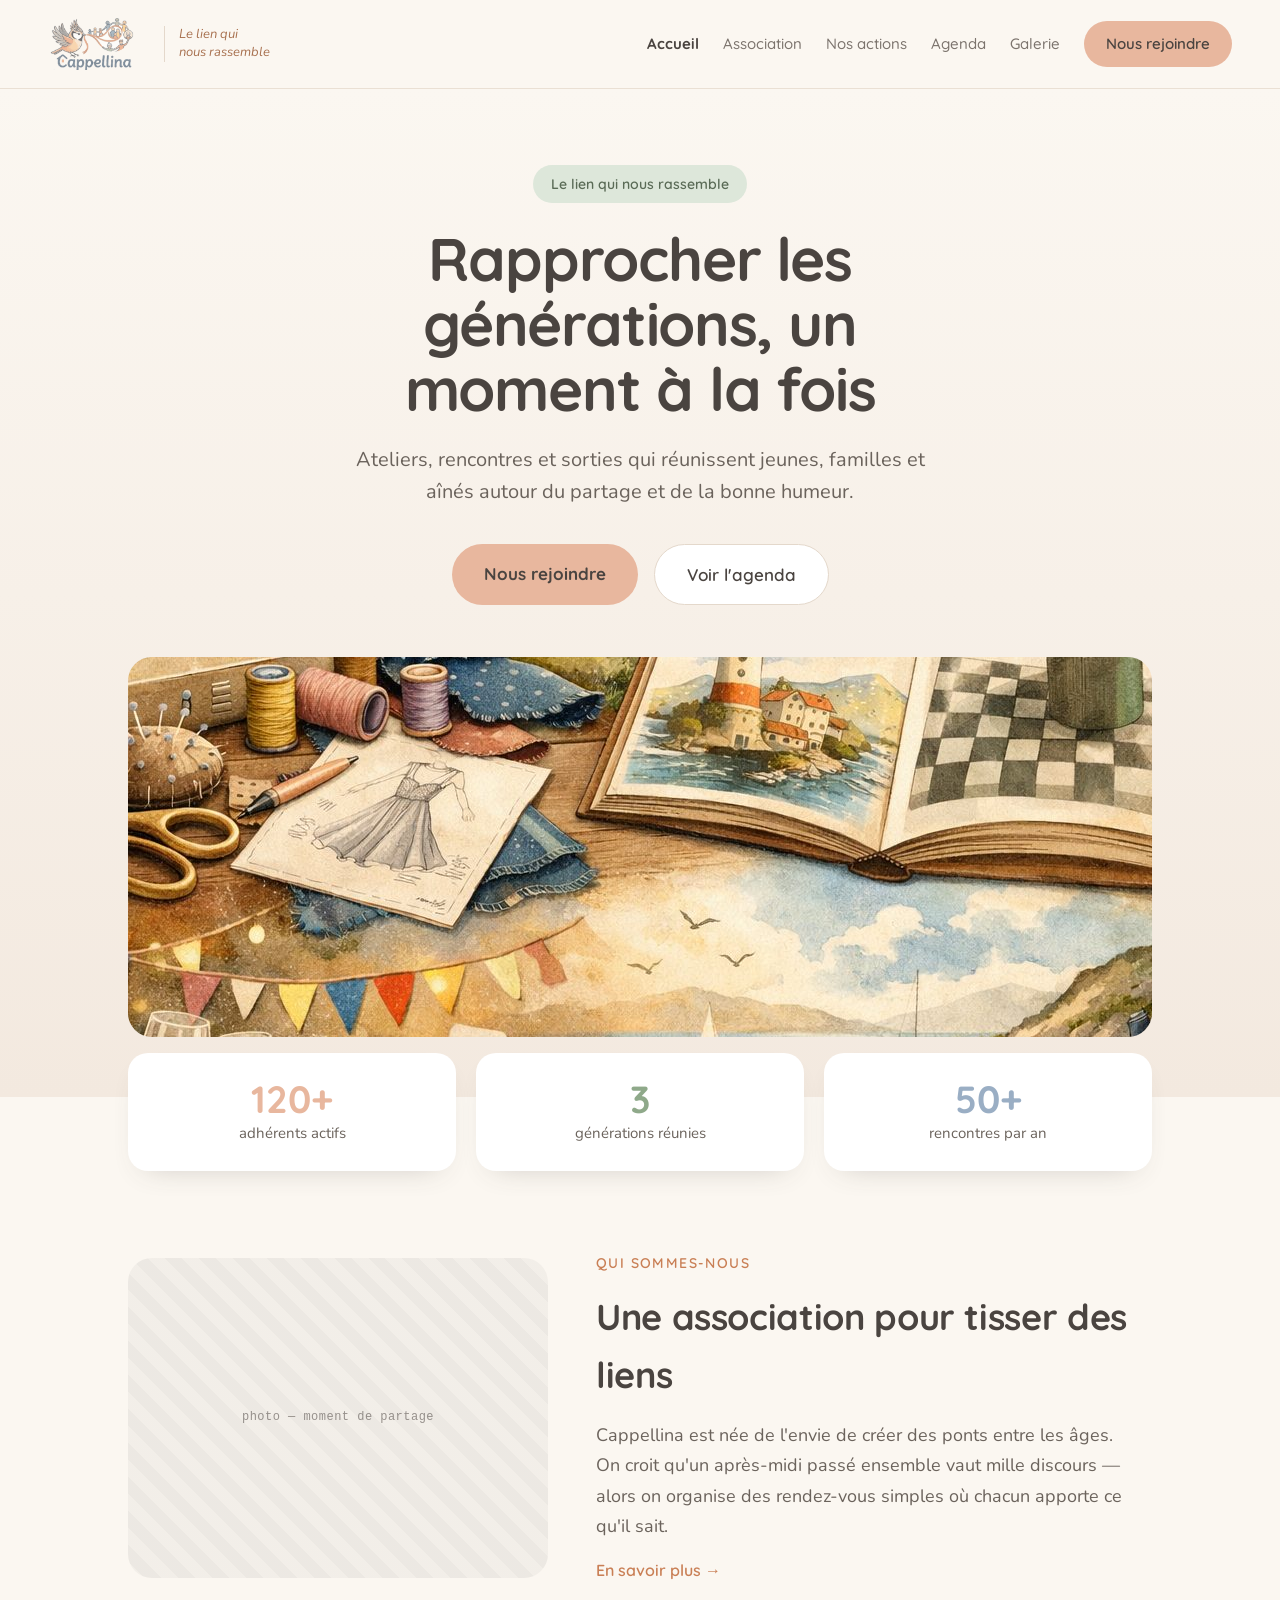
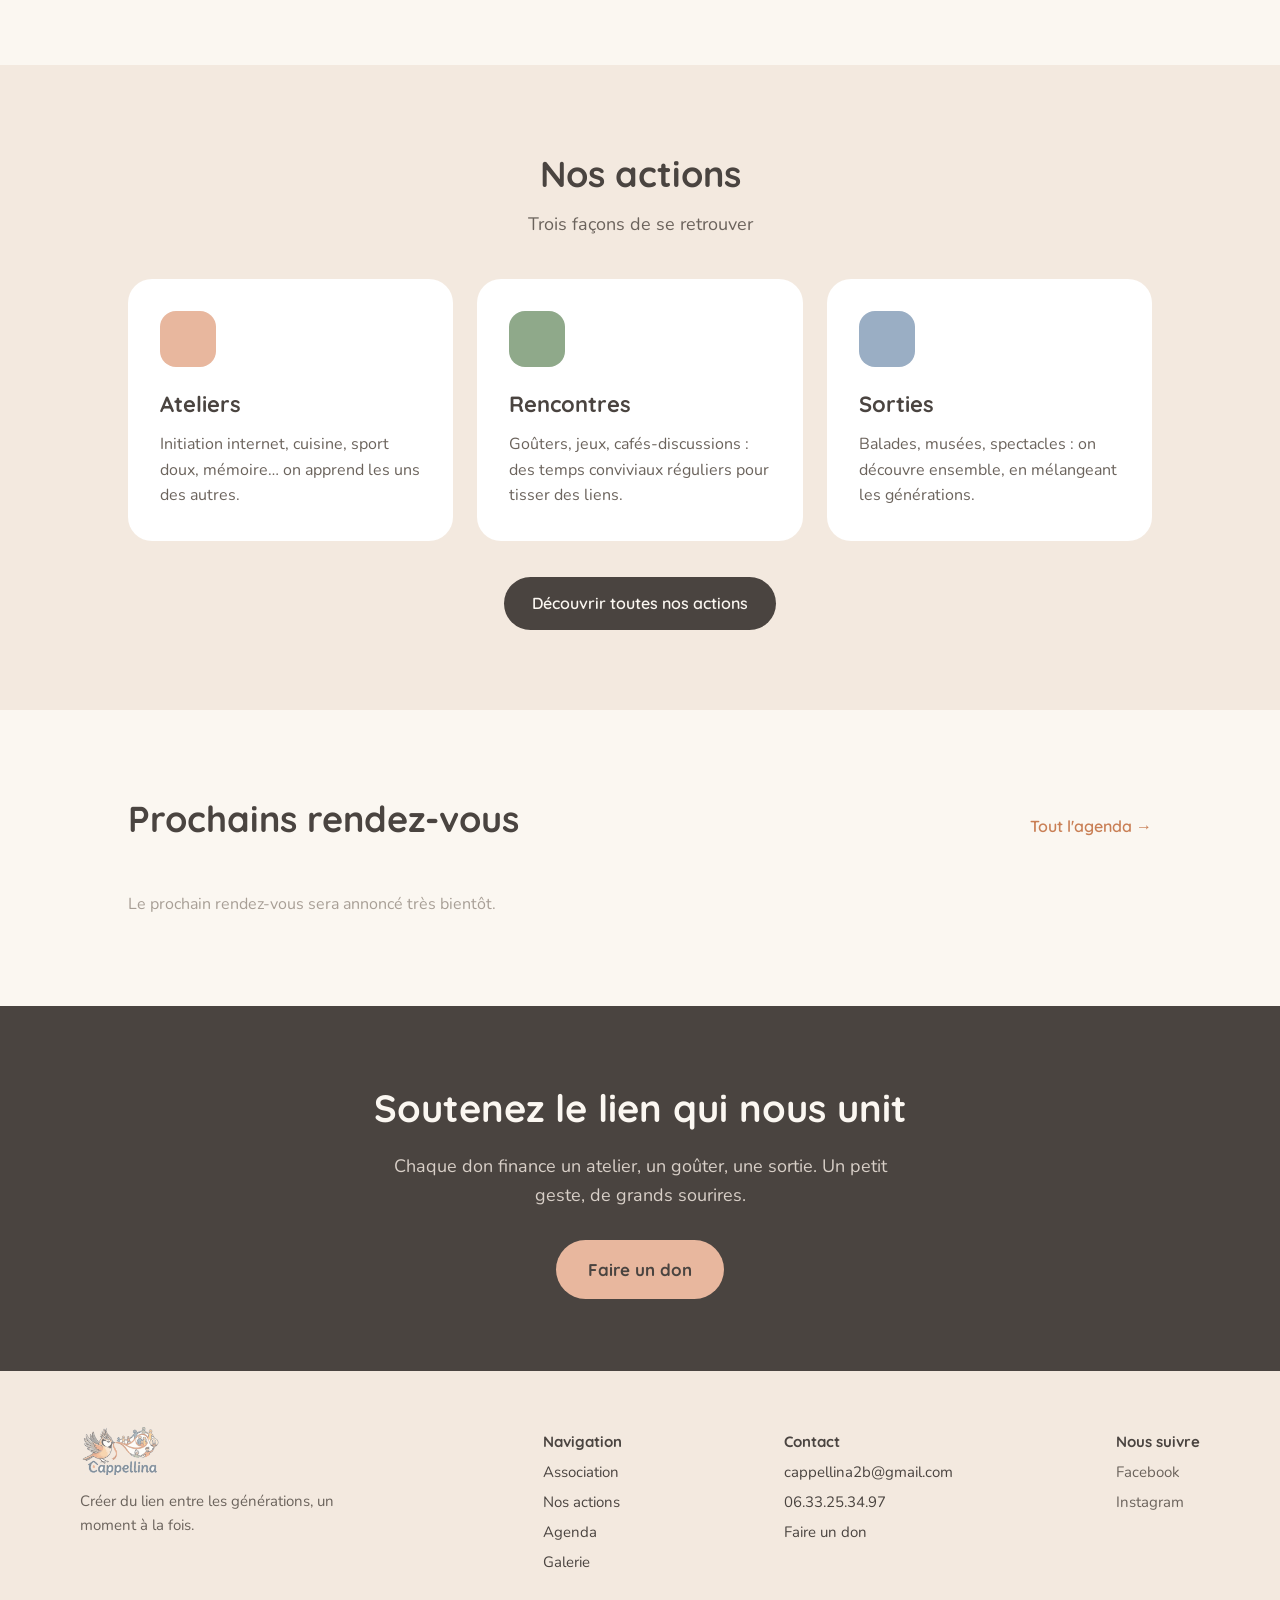
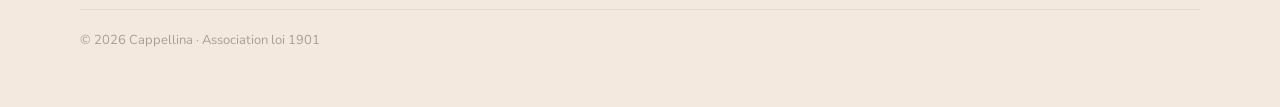
==== index.html @ caa264b3 "Ouvre les liens HelloAsso dans un nouvel onglet Les deux boutons de paiement quittaient le site en r" ====
<!DOCTYPE html>
<html lang="fr">
<head>
<meta charset="utf-8">
<meta name="viewport" content="width=device-width, initial-scale=1">
<title>Cappellina — Le lien qui nous rassemble</title>
<meta name="description" content="Cappellina est une association loi 1901 qui rapproche les générations : ateliers, rencontres et sorties réunissant jeunes, familles et aînés.">
<meta property="og:title" content="Cappellina — Le lien qui nous rassemble">
<meta property="og:description" content="Ateliers, rencontres et sorties qui réunissent jeunes, familles et aînés autour du partage et de la bonne humeur.">
<meta property="og:type" content="website">
<meta property="og:image" content="assets/banniere.jpg">
<meta property="og:locale" content="fr_FR">
<link rel="icon" href="assets/logo-cappellina.png">
<link rel="preload" href="assets/fonts/quicksand-700-latin.woff2" as="font" type="font/woff2" crossorigin>
<link rel="preload" href="assets/fonts/nunito-400-latin.woff2" as="font" type="font/woff2" crossorigin>
<link rel="stylesheet" href="assets/css/fonts.css">
<link rel="stylesheet" href="assets/css/style.css">
</head>
<body>

<a class="skip-link" href="#contenu">Aller au contenu</a>

<header class="site-header">
  <a class="brand" href="index.html">
    <img class="brand__logo" data-logo width="328" height="168" decoding="async" src="assets/logo-cappellina.png" alt="Cappellina">
    <span class="brand__tagline">Le lien qui<br>nous rassemble</span>
  </a>

  <button class="nav-toggle" type="button" aria-expanded="false" aria-controls="nav-principal" aria-label="Ouvrir le menu">
    <span class="nav-toggle__bar"></span>
    <span class="nav-toggle__bar"></span>
    <span class="nav-toggle__bar"></span>
  </button>

  <nav class="nav" id="nav-principal" aria-label="Navigation principale">
    <a class="nav__link" href="index.html" aria-current="page">Accueil</a>
    <a class="nav__link" href="association.html">Association</a>
    <a class="nav__link" href="actions.html">Nos actions</a>
    <a class="nav__link" href="agenda.html">Agenda</a>
    <a class="nav__link" href="galerie.html">Galerie</a>
    <a class="nav__cta" href="adherer.html">Nous rejoindre</a>
  </nav>
</header>

<main id="contenu">

  <!-- Hero -->
  <div class="hero">
    <span class="badge">Le lien qui nous rassemble</span>
    <h1>Rapprocher les générations, un moment à la fois</h1>
    <p class="hero__lead">Ateliers, rencontres et sorties qui réunissent jeunes, familles et aînés autour du partage et de la bonne humeur.</p>
    <div class="hero__actions">
      <a class="btn btn--primary" href="adherer.html">Nous rejoindre</a>
      <a class="btn btn--ghost" href="agenda.html">Voir l'agenda</a>
    </div>
    <img class="hero__banner" data-banniere width="1024" height="1024" fetchpriority="high" decoding="async" src="assets/banniere.jpg" alt="Illustration des activités de Cappellina : couture, lecture, jeux, bord de mer et randonnée">
  </div>

  <!-- Chiffres clés -->
  <div class="wrap">
    <div class="stats">
      <div class="stat">
        <div class="stat__num c-peach">120+</div>
        <div class="stat__label">adhérents actifs</div>
      </div>
      <div class="stat">
        <div class="stat__num c-sage">3</div>
        <div class="stat__label">générations réunies</div>
      </div>
      <div class="stat">
        <div class="stat__num c-blue">50+</div>
        <div class="stat__label">rencontres par an</div>
      </div>
    </div>
  </div>

  <!-- Qui sommes-nous -->
  <div class="wrap">
    <section class="split section--lg">
      <div class="ph split__media" data-photo="accueil">photo — moment de partage</div>
      <div class="split__body">
        <span class="eyebrow">Qui sommes-nous</span>
        <h2>Une association pour tisser des liens</h2>
        <p>Cappellina est née de l'envie de créer des ponts entre les âges. On croit qu'un après-midi passé ensemble vaut mille discours — alors on organise des rendez-vous simples où chacun apporte ce qu'il sait.</p>
        <a class="link-arrow" href="association.html">En savoir plus →</a>
      </div>
    </section>
  </div>

  <!-- Nos actions -->
  <div class="band">
    <div class="wrap">
      <section class="section--lg">
        <h2 class="section-title">Nos actions</h2>
        <p class="section-lead">Trois façons de se retrouver</p>

        <div class="cards">
          <article class="card">
            <div class="card__icon bg-peach"></div>
            <h3>Ateliers</h3>
            <p>Initiation internet, cuisine, sport doux, mémoire… on apprend les uns des autres.</p>
          </article>
          <article class="card">
            <div class="card__icon bg-sage"></div>
            <h3>Rencontres</h3>
            <p>Goûters, jeux, cafés-discussions : des temps conviviaux réguliers pour tisser des liens.</p>
          </article>
          <article class="card">
            <div class="card__icon bg-blue"></div>
            <h3>Sorties</h3>
            <p>Balades, musées, spectacles : on découvre ensemble, en mélangeant les générations.</p>
          </article>
        </div>

        <p class="section-cta">
          <a class="btn btn--dark" href="actions.html">Découvrir toutes nos actions</a>
        </p>
      </section>
    </div>
  </div>

  <!-- Prochains rendez-vous -->
  <div class="wrap">
    <section class="section--lg">
      <div class="section-head">
        <h2>Prochains rendez-vous</h2>
        <a class="link-arrow" href="agenda.html">Tout l'agenda →</a>
      </div>

      <!-- Les 2 prochains événements, extraits de assets/data/agenda.json -->
      <div id="agenda-apercu">
        <p class="vide">Chargement des prochains rendez-vous…</p>
      </div>
    </section>
  </div>

  <!-- Bande don -->
  <div class="band-dark">
    <div class="wrap">
      <section class="section">
        <h2>Soutenez le lien qui nous unit</h2>
        <p>Chaque don finance un atelier, un goûter, une sortie. Un petit geste, de grands sourires.</p>
        <a class="btn btn--primary" href="don.html">Faire un don</a>
      </section>
    </div>
  </div>

</main>

<footer class="site-footer">
  <div class="site-footer__cols">
    <div class="site-footer__brand">
      <img class="site-footer__logo" data-logo width="328" height="168" loading="lazy" decoding="async" src="assets/logo-cappellina.png" alt="Cappellina">
      <p>Créer du lien entre les générations, un moment à la fois.</p>
    </div>
    <div class="footer-col">
      <strong>Navigation</strong><br>
      <a href="association.html">Association</a><br>
      <a href="actions.html">Nos actions</a><br>
      <a href="agenda.html">Agenda</a><br>
      <a href="galerie.html">Galerie</a>
    </div>
    <div class="footer-col">
      <strong>Contact</strong><br>
      <a href="mailto:cappellina2b@gmail.com">cappellina2b@gmail.com</a><br>
      <a href="tel:+33633253497">06.33.25.34.97</a><br>
      <a href="don.html">Faire un don</a>
    </div>
    <div class="footer-col">
      <strong>Nous suivre</strong><br>
      <!-- TODO : remplacer par les URL réelles des pages Facebook / Instagram.
           Étant des liens externes, penser à target="_blank" rel="noopener noreferrer". -->
      Facebook<br>
      Instagram
    </div>
  </div>
  <div class="site-footer__legal">© 2026 Cappellina · Association loi 1901</div>
</footer>

<script src="assets/js/main.js" defer></script>
<script src="assets/js/render.js" defer></script>
</body>
</html>
---- assets/css/fonts.css ----
/* ==========================================================================
   Polices auto-hébergées — Quicksand (titres) + Nunito (corps de texte)
   Sous-ensembles latin et latin-ext, format woff2.

   Auto-hébergées plutôt que chargées depuis fonts.googleapis.com :
   aucune requête vers un serveur tiers, donc pas de transfert d'adresse IP
   des visiteurs (RGPD), et une page qui s'affiche même si le CDN est bloqué.

   Fichiers d'origine : Google Fonts — licence SIL Open Font License 1.1.
   ========================================================================== */

/* Nunito 400 italic — latin-ext */
@font-face {
  font-family: 'Nunito';
  font-style: italic;
  font-weight: 400;
  font-display: swap;
  src: url(../fonts/nunito-400-italic-latin-ext.woff2) format('woff2');
  unicode-range: U+0100-02BA, U+02BD-02C5, U+02C7-02CC, U+02CE-02D7, U+02DD-02FF, U+0304, U+0308, U+0329, U+1D00-1DBF, U+1E00-1E9F, U+1EF2-1EFF, U+2020, U+20A0-20AB, U+20AD-20C0, U+2113, U+2C60-2C7F, U+A720-A7FF;
}

/* Nunito 400 italic — latin */
@font-face {
  font-family: 'Nunito';
  font-style: italic;
  font-weight: 400;
  font-display: swap;
  src: url(../fonts/nunito-400-italic-latin.woff2) format('woff2');
  unicode-range: U+0000-00FF, U+0131, U+0152-0153, U+02BB-02BC, U+02C6, U+02DA, U+02DC, U+0304, U+0308, U+0329, U+2000-206F, U+20AC, U+2122, U+2191, U+2193, U+2212, U+2215, U+FEFF, U+FFFD;
}

/* Nunito 400 — latin-ext */
@font-face {
  font-family: 'Nunito';
  font-style: normal;
  font-weight: 400;
  font-display: swap;
  src: url(../fonts/nunito-400-latin-ext.woff2) format('woff2');
  unicode-range: U+0100-02BA, U+02BD-02C5, U+02C7-02CC, U+02CE-02D7, U+02DD-02FF, U+0304, U+0308, U+0329, U+1D00-1DBF, U+1E00-1E9F, U+1EF2-1EFF, U+2020, U+20A0-20AB, U+20AD-20C0, U+2113, U+2C60-2C7F, U+A720-A7FF;
}

/* Nunito 400 — latin */
@font-face {
  font-family: 'Nunito';
  font-style: normal;
  font-weight: 400;
  font-display: swap;
  src: url(../fonts/nunito-400-latin.woff2) format('woff2');
  unicode-range: U+0000-00FF, U+0131, U+0152-0153, U+02BB-02BC, U+02C6, U+02DA, U+02DC, U+0304, U+0308, U+0329, U+2000-206F, U+20AC, U+2122, U+2191, U+2193, U+2212, U+2215, U+FEFF, U+FFFD;
}

/* Nunito 500 — latin-ext */
@font-face {
  font-family: 'Nunito';
  font-style: normal;
  font-weight: 500;
  font-display: swap;
  src: url(../fonts/nunito-500-latin-ext.woff2) format('woff2');
  unicode-range: U+0100-02BA, U+02BD-02C5, U+02C7-02CC, U+02CE-02D7, U+02DD-02FF, U+0304, U+0308, U+0329, U+1D00-1DBF, U+1E00-1E9F, U+1EF2-1EFF, U+2020, U+20A0-20AB, U+20AD-20C0, U+2113, U+2C60-2C7F, U+A720-A7FF;
}

/* Nunito 500 — latin */
@font-face {
  font-family: 'Nunito';
  font-style: normal;
  font-weight: 500;
  font-display: swap;
  src: url(../fonts/nunito-500-latin.woff2) format('woff2');
  unicode-range: U+0000-00FF, U+0131, U+0152-0153, U+02BB-02BC, U+02C6, U+02DA, U+02DC, U+0304, U+0308, U+0329, U+2000-206F, U+20AC, U+2122, U+2191, U+2193, U+2212, U+2215, U+FEFF, U+FFFD;
}

/* Nunito 600 — latin-ext */
@font-face {
  font-family: 'Nunito';
  font-style: normal;
  font-weight: 600;
  font-display: swap;
  src: url(../fonts/nunito-600-latin-ext.woff2) format('woff2');
  unicode-range: U+0100-02BA, U+02BD-02C5, U+02C7-02CC, U+02CE-02D7, U+02DD-02FF, U+0304, U+0308, U+0329, U+1D00-1DBF, U+1E00-1E9F, U+1EF2-1EFF, U+2020, U+20A0-20AB, U+20AD-20C0, U+2113, U+2C60-2C7F, U+A720-A7FF;
}

/* Nunito 600 — latin */
@font-face {
  font-family: 'Nunito';
  font-style: normal;
  font-weight: 600;
  font-display: swap;
  src: url(../fonts/nunito-600-latin.woff2) format('woff2');
  unicode-range: U+0000-00FF, U+0131, U+0152-0153, U+02BB-02BC, U+02C6, U+02DA, U+02DC, U+0304, U+0308, U+0329, U+2000-206F, U+20AC, U+2122, U+2191, U+2193, U+2212, U+2215, U+FEFF, U+FFFD;
}

/* Nunito 700 — latin-ext */
@font-face {
  font-family: 'Nunito';
  font-style: normal;
  font-weight: 700;
  font-display: swap;
  src: url(../fonts/nunito-700-latin-ext.woff2) format('woff2');
  unicode-range: U+0100-02BA, U+02BD-02C5, U+02C7-02CC, U+02CE-02D7, U+02DD-02FF, U+0304, U+0308, U+0329, U+1D00-1DBF, U+1E00-1E9F, U+1EF2-1EFF, U+2020, U+20A0-20AB, U+20AD-20C0, U+2113, U+2C60-2C7F, U+A720-A7FF;
}

/* Nunito 700 — latin */
@font-face {
  font-family: 'Nunito';
  font-style: normal;
  font-weight: 700;
  font-display: swap;
  src: url(../fonts/nunito-700-latin.woff2) format('woff2');
  unicode-range: U+0000-00FF, U+0131, U+0152-0153, U+02BB-02BC, U+02C6, U+02DA, U+02DC, U+0304, U+0308, U+0329, U+2000-206F, U+20AC, U+2122, U+2191, U+2193, U+2212, U+2215, U+FEFF, U+FFFD;
}

/* Quicksand 400 — latin-ext */
@font-face {
  font-family: 'Quicksand';
  font-style: normal;
  font-weight: 400;
  font-display: swap;
  src: url(../fonts/quicksand-400-latin-ext.woff2) format('woff2');
  unicode-range: U+0100-02BA, U+02BD-02C5, U+02C7-02CC, U+02CE-02D7, U+02DD-02FF, U+0304, U+0308, U+0329, U+1D00-1DBF, U+1E00-1E9F, U+1EF2-1EFF, U+2020, U+20A0-20AB, U+20AD-20C0, U+2113, U+2C60-2C7F, U+A720-A7FF;
}

/* Quicksand 400 — latin */
@font-face {
  font-family: 'Quicksand';
  font-style: normal;
  font-weight: 400;
  font-display: swap;
  src: url(../fonts/quicksand-400-latin.woff2) format('woff2');
  unicode-range: U+0000-00FF, U+0131, U+0152-0153, U+02BB-02BC, U+02C6, U+02DA, U+02DC, U+0304, U+0308, U+0329, U+2000-206F, U+20AC, U+2122, U+2191, U+2193, U+2212, U+2215, U+FEFF, U+FFFD;
}

/* Quicksand 500 — latin-ext */
@font-face {
  font-family: 'Quicksand';
  font-style: normal;
  font-weight: 500;
  font-display: swap;
  src: url(../fonts/quicksand-500-latin-ext.woff2) format('woff2');
  unicode-range: U+0100-02BA, U+02BD-02C5, U+02C7-02CC, U+02CE-02D7, U+02DD-02FF, U+0304, U+0308, U+0329, U+1D00-1DBF, U+1E00-1E9F, U+1EF2-1EFF, U+2020, U+20A0-20AB, U+20AD-20C0, U+2113, U+2C60-2C7F, U+A720-A7FF;
}

/* Quicksand 500 — latin */
@font-face {
  font-family: 'Quicksand';
  font-style: normal;
  font-weight: 500;
  font-display: swap;
  src: url(../fonts/quicksand-500-latin.woff2) format('woff2');
  unicode-range: U+0000-00FF, U+0131, U+0152-0153, U+02BB-02BC, U+02C6, U+02DA, U+02DC, U+0304, U+0308, U+0329, U+2000-206F, U+20AC, U+2122, U+2191, U+2193, U+2212, U+2215, U+FEFF, U+FFFD;
}

/* Quicksand 600 — latin-ext */
@font-face {
  font-family: 'Quicksand';
  font-style: normal;
  font-weight: 600;
  font-display: swap;
  src: url(../fonts/quicksand-600-latin-ext.woff2) format('woff2');
  unicode-range: U+0100-02BA, U+02BD-02C5, U+02C7-02CC, U+02CE-02D7, U+02DD-02FF, U+0304, U+0308, U+0329, U+1D00-1DBF, U+1E00-1E9F, U+1EF2-1EFF, U+2020, U+20A0-20AB, U+20AD-20C0, U+2113, U+2C60-2C7F, U+A720-A7FF;
}

/* Quicksand 600 — latin */
@font-face {
  font-family: 'Quicksand';
  font-style: normal;
  font-weight: 600;
  font-display: swap;
  src: url(../fonts/quicksand-600-latin.woff2) format('woff2');
  unicode-range: U+0000-00FF, U+0131, U+0152-0153, U+02BB-02BC, U+02C6, U+02DA, U+02DC, U+0304, U+0308, U+0329, U+2000-206F, U+20AC, U+2122, U+2191, U+2193, U+2212, U+2215, U+FEFF, U+FFFD;
}

/* Quicksand 700 — latin-ext */
@font-face {
  font-family: 'Quicksand';
  font-style: normal;
  font-weight: 700;
  font-display: swap;
  src: url(../fonts/quicksand-700-latin-ext.woff2) format('woff2');
  unicode-range: U+0100-02BA, U+02BD-02C5, U+02C7-02CC, U+02CE-02D7, U+02DD-02FF, U+0304, U+0308, U+0329, U+1D00-1DBF, U+1E00-1E9F, U+1EF2-1EFF, U+2020, U+20A0-20AB, U+20AD-20C0, U+2113, U+2C60-2C7F, U+A720-A7FF;
}

/* Quicksand 700 — latin */
@font-face {
  font-family: 'Quicksand';
  font-style: normal;
  font-weight: 700;
  font-display: swap;
  src: url(../fonts/quicksand-700-latin.woff2) format('woff2');
  unicode-range: U+0000-00FF, U+0131, U+0152-0153, U+02BB-02BC, U+02C6, U+02DA, U+02DC, U+0304, U+0308, U+0329, U+2000-206F, U+20AC, U+2122, U+2191, U+2193, U+2212, U+2215, U+FEFF, U+FFFD;
}
---- assets/css/style.css ----
/* ==========================================================================
   Cappellina — « Le lien qui nous rassemble »
   Feuille de style unique du site vitrine.

   Sommaire
   01. Tokens de design
   02. Base & utilitaires
   03. En-tête + navigation
   04. Boutons & liens d'action
   05. En-têtes de page (hero)
   06. Blocs de contenu (chiffres, split, cartes, tags)
   07. Agenda
   08. Galerie
   09. Don & formulaires
   10. Bandes d'appel à l'action
   11. Pied de page
   12. Responsive
   ========================================================================== */

/* --------------------------------------------------------------------------
   01. Tokens de design
   -------------------------------------------------------------------------- */
:root {
  /* Fonds */
  --cream: #FBF7F1;          /* fond principal */
  --cream-alt: #F3E9DF;      /* fond alterné / sections */
  --canvas: #EFEAE3;         /* fond page (hors contenu) */

  /* Textes */
  --ink: #4A4440;            /* texte principal */
  --ink-2: #6b635c;          /* texte secondaire */
  --ink-3: #a89f96;          /* texte tertiaire / mentions */
  --ink-nav: #7c746d;        /* item de nav inactif */
  --ink-dark-band: #d8cfc7;  /* texte secondaire sur fond sombre */

  /* Accents */
  --peach: #E8B79E;          /* accent primaire */
  --terracotta: #C97F55;     /* liens & survol */
  --sage: #8FA98A;
  --blue: #9AAEC4;
  --brown: #a8714f;          /* slogan */

  /* Bordures */
  --border: #E4D8CB;
  --border-soft: #EAE0D4;

  /* Badge de section */
  --badge-bg: #DDE7DA;
  --badge-fg: #5a6b56;

  /* Ombres */
  --shadow-card: 0 12px 30px -18px rgba(74, 68, 64, .3);
  --shadow-soft: 0 8px 24px -18px rgba(74, 68, 64, .3);
  --shadow-panel: 0 20px 50px -30px rgba(74, 68, 64, .4);

  /* Typographie — polices auto-hébergées, voir assets/css/fonts.css
     Pas de system-ui dans la pile : sous Linux il résout vers DejaVu Sans,
     nettement plus large que Quicksand, ce qui décale les titres. */
  --font-title: 'Quicksand', sans-serif;
  --font-body: 'Nunito', sans-serif;

  /* Gabarit */
  --wrap: 1120px;
  --pad: 48px;
}

/* --------------------------------------------------------------------------
   02. Base & utilitaires
   -------------------------------------------------------------------------- */
* { box-sizing: border-box; }

html { -webkit-text-size-adjust: 100%; }

body {
  margin: 0;
  background: var(--cream);
  color: var(--ink);
  font-family: var(--font-body);
  line-height: 1.6;
}

img { max-width: 100%; }

a {
  color: var(--ink);
  text-decoration: none;
  transition: color .15s ease;
}

a:hover { color: var(--terracotta); }

h1, h2, h3 {
  font-family: var(--font-title);
  color: var(--ink);
}

/* Lien d'évitement clavier */
.skip-link {
  position: absolute;
  left: -9999px;
  top: 0;
  z-index: 100;
  background: var(--peach);
  color: var(--ink);
  font-family: var(--font-title);
  font-weight: 600;
  padding: 12px 20px;
  border-radius: 0 0 12px 0;
}

.skip-link:focus { left: 0; }

:focus-visible {
  outline: 2px solid var(--terracotta);
  outline-offset: 3px;
  border-radius: 4px;
}

/* Conteneur centré */
.wrap {
  max-width: var(--wrap);
  margin: 0 auto;
  padding: 0 var(--pad);
}

.section { padding: 72px 0; }
.section--lg { padding: 80px 0; }
.section--sm { padding: 64px 0; }
.section--center { text-align: center; }

/* Bouton centré en fin de section */
.section-cta {
  text-align: center;
  margin: 36px 0 0;
}

.band { background: var(--cream-alt); }
.band .section { padding: 72px 0; }

/* Placeholder photo (zone rayée) — à remplacer par les vraies images */
.ph {
  background-image: repeating-linear-gradient(
    45deg,
    rgba(0, 0, 0, .035) 0 12px,
    rgba(0, 0, 0, .06) 12px 24px
  );
  display: flex;
  align-items: center;
  justify-content: center;
  color: rgba(74, 68, 64, .55);
  font-family: ui-monospace, "SF Mono", Menlo, monospace;
  font-size: 12px;
  letter-spacing: .04em;
  text-align: center;
  padding: 12px;
}

/* Couleurs d'accent réutilisables */
.c-peach { color: var(--peach); }
.c-sage  { color: var(--sage); }
.c-blue  { color: var(--blue); }
.bg-peach { background: var(--peach); }
.bg-sage  { background: var(--sage); }
.bg-blue  { background: var(--blue); }

.sr-only {
  position: absolute;
  width: 1px; height: 1px;
  padding: 0; margin: -1px;
  overflow: hidden;
  clip: rect(0 0 0 0);
  white-space: nowrap;
  border: 0;
}

/* --------------------------------------------------------------------------
   03. En-tête + navigation
   -------------------------------------------------------------------------- */
.site-header {
  position: sticky;
  top: 0;
  z-index: 20;
  display: flex;
  align-items: center;
  justify-content: space-between;
  gap: 24px;
  padding: 18px var(--pad);
  background: rgba(251, 247, 241, .92);
  backdrop-filter: blur(8px);
  -webkit-backdrop-filter: blur(8px);
  border-bottom: 1px solid var(--border-soft);
}

.brand {
  display: flex;
  align-items: center;
  gap: 14px;
}

.brand:hover { color: var(--ink); }

.brand__logo {
  height: 52px;
  width: auto;
  display: block;
}

.brand__tagline {
  font-family: var(--font-body);
  font-style: italic;
  font-size: 13px;
  line-height: 1.35;
  color: var(--brown);
  white-space: nowrap;
  border-left: 1.5px solid var(--border);
  padding-left: 14px;
}

.nav {
  display: flex;
  flex-wrap: nowrap;
  gap: 24px;
  align-items: center;
  font-family: var(--font-title);
  font-size: 15px;
  white-space: nowrap;
}

.nav__link {
  color: var(--ink-nav);
  font-weight: 500;
}

.nav__link[aria-current="page"] {
  color: var(--ink);
  font-weight: 700;
}

.nav__link:hover { color: var(--terracotta); }

/* Bouton burger — masqué au-delà de 900px */
.nav-toggle {
  display: none;
  align-items: center;
  justify-content: center;
  gap: 6px;
  width: 46px;
  height: 46px;
  padding: 0;
  border: 1.5px solid var(--border);
  border-radius: 14px;
  background: rgba(255, 255, 255, .6);
  cursor: pointer;
  flex-direction: column;
}

.nav-toggle__bar {
  display: block;
  width: 20px;
  height: 2px;
  background: var(--ink);
  border-radius: 2px;
  transition: transform .2s ease, opacity .2s ease;
}

.nav-toggle[aria-expanded="true"] .nav-toggle__bar:nth-child(1) {
  transform: translateY(8px) rotate(45deg);
}
.nav-toggle[aria-expanded="true"] .nav-toggle__bar:nth-child(2) {
  opacity: 0;
}
.nav-toggle[aria-expanded="true"] .nav-toggle__bar:nth-child(3) {
  transform: translateY(-8px) rotate(-45deg);
}

/* --------------------------------------------------------------------------
   04. Boutons & liens d'action
   -------------------------------------------------------------------------- */
.btn {
  display: inline-block;
  font-family: var(--font-title);
  border: 0;
  border-radius: 999px;
  cursor: pointer;
  text-align: center;
  transition: transform .15s ease, filter .15s ease;
}

.btn:hover {
  transform: translateY(-1px);
  filter: brightness(.96);
}

.btn:active { transform: translateY(0); }

/* Plein — accent pêche */
.btn--primary {
  background: var(--peach);
  color: var(--ink);
  font-weight: 700;
  font-size: 17px;
  padding: 16px 32px;
}

.btn--primary:hover { color: var(--ink); }

/* Contour clair */
.btn--ghost {
  background: #fff;
  color: var(--ink);
  font-weight: 600;
  font-size: 17px;
  padding: 16px 32px;
  border: 1.5px solid var(--border);
}

.btn--ghost:hover { color: var(--ink); }

/* Sombre */
.btn--dark {
  background: var(--ink);
  color: var(--cream);
  font-weight: 600;
  font-size: 16px;
  padding: 14px 28px;
}

.btn--dark:hover { color: var(--cream); }

/* Compact (nav, cartes agenda) */
.btn--sm {
  font-weight: 600;
  font-size: 14px;
  padding: 9px 18px;
}

/* Bouton de l'en-tête */
.nav__cta {
  background: var(--peach);
  color: var(--ink);
  font-family: var(--font-title);
  font-weight: 600;
  font-size: 15px;
  padding: 11px 22px;
  border-radius: 999px;
  transition: transform .15s ease, filter .15s ease;
}

.nav__cta:hover {
  color: var(--ink);
  transform: translateY(-1px);
  filter: brightness(.96);
}

/* Bouton pleine largeur (cartes formulaire / don) */
.btn--block {
  display: block;
  width: 100%;
  background: var(--peach);
  color: var(--ink);
  font-family: var(--font-title);
  font-weight: 700;
  font-size: 17px;
  padding: 16px;
  border-radius: 14px;
}

.btn--block:hover { color: var(--ink); }

/* Lien fléché terracotta */
.link-arrow {
  font-family: var(--font-title);
  font-weight: 600;
  color: var(--terracotta);
  font-size: 16px;
}

.link-arrow:hover { color: var(--brown); }

/* --------------------------------------------------------------------------
   05. En-têtes de page (hero)
   -------------------------------------------------------------------------- */
.page-head {
  text-align: center;
  padding: 72px var(--pad) 48px;
  background: linear-gradient(180deg, var(--cream) 0%, var(--cream-alt) 100%);
}

.page-head h1 {
  font-weight: 700;
  font-size: 52px;
  line-height: 1.1;
  margin: 0 auto 18px;
  max-width: 760px;
  letter-spacing: -.02em;
  text-wrap: balance;
}

.page-head p {
  font-size: 19px;
  line-height: 1.6;
  color: var(--ink-2);
  max-width: 620px;
  margin: 0 auto;
  text-wrap: pretty;
}

.badge {
  display: inline-block;
  background: var(--badge-bg);
  color: var(--badge-fg);
  font-family: var(--font-title);
  font-weight: 600;
  font-size: 14px;
  padding: 8px 18px;
  border-radius: 999px;
  margin-bottom: 20px;
}

/* Hero de l'accueil — plus ample */
.hero {
  text-align: center;
  padding: 76px var(--pad) 60px;
  background: linear-gradient(180deg, var(--cream) 0%, var(--cream-alt) 100%);
}

.hero .badge { margin-bottom: 24px; }

.hero h1 {
  font-weight: 700;
  font-size: 60px;
  line-height: 1.08;
  margin: 0 auto 22px;
  max-width: 780px;
  letter-spacing: -.02em;
  text-wrap: balance;
}

.hero__lead {
  font-size: 20px;
  line-height: 1.6;
  color: var(--ink-2);
  max-width: 600px;
  margin: 0 auto 36px;
  text-wrap: pretty;
}

.hero__actions {
  display: flex;
  gap: 16px;
  justify-content: center;
  flex-wrap: wrap;
}

.hero__banner {
  width: 100%;
  max-width: 1024px;
  height: 380px;
  object-fit: cover;
  border-radius: 24px;
  margin: 52px auto 0;
  display: block;
}

/* --------------------------------------------------------------------------
   06. Blocs de contenu
   -------------------------------------------------------------------------- */

/* Chiffres clés — chevauchent le hero */
.stats {
  display: grid;
  grid-template-columns: repeat(3, 1fr);
  gap: 20px;
  margin-top: -44px;
  position: relative;
  z-index: 2;
}

.stat {
  background: #fff;
  border-radius: 20px;
  padding: 26px;
  text-align: center;
  box-shadow: var(--shadow-card);
}

.stat__num {
  font-family: var(--font-title);
  font-weight: 700;
  font-size: 38px;
  line-height: 1.1;
}

.stat__label {
  color: var(--ink-2);
  font-size: 15px;
}

/* Section deux colonnes texte / image */
.split {
  display: flex;
  gap: 48px;
  align-items: center;
}

.split--reverse { flex-direction: row-reverse; }

.split__media {
  flex: 0 0 420px;
  height: 320px;
  border-radius: 24px;
}

.split--histoire .split__media {
  flex-basis: 440px;
  height: 340px;
}

.split--action .split__media { height: 300px; }

/* Quand une vraie photo remplace le placeholder, elle occupe la même boîte */
img.split__media,
img.team__photo {
  object-fit: cover;
  display: block;
}

/* Blocs alternés qui se suivent (page « Nos actions ») */
.split + .split { margin-top: 40px; }

.split__body { flex: 1; }

.eyebrow {
  font-family: var(--font-title);
  font-weight: 600;
  color: var(--terracotta);
  font-size: 14px;
  text-transform: uppercase;
  letter-spacing: .1em;
}

.split__body h2 {
  font-weight: 700;
  font-size: 36px;
  margin: 12px 0 16px;
  letter-spacing: -.01em;
}

.split__body h3 {
  font-weight: 700;
  font-size: 28px;
  margin: 16px 0 12px;
}

.split__body p {
  font-size: 18px;
  line-height: 1.7;
  color: var(--ink-2);
  margin: 0 0 16px;
  text-wrap: pretty;
}

.split__body p:last-child { margin-bottom: 0; }

.split--action .split__body p {
  font-size: 17px;
  margin: 0;
}

/* Titres de section centrés */
.section-title {
  font-weight: 700;
  font-size: 36px;
  margin: 0 0 8px;
  text-align: center;
}

.section-title--sm { font-size: 32px; }
.section-title--spaced { margin-bottom: 36px; }

.section-lead {
  text-align: center;
  color: var(--ink-2);
  font-size: 18px;
  margin: 0 0 40px;
}

/* Grille de cartes */
.cards {
  display: grid;
  grid-template-columns: repeat(3, 1fr);
  gap: 24px;
}

.card {
  background: #fff;
  border-radius: 24px;
  padding: 32px;
}

.cards--valeurs .card { padding: 34px; }

.card__icon {
  width: 56px;
  height: 56px;
  border-radius: 16px;
  margin-bottom: 20px;
}

.cards--valeurs .card__icon {
  width: 52px;
  height: 52px;
  margin-bottom: 18px;
}

.card h3 {
  font-weight: 700;
  font-size: 22px;
  margin: 0 0 10px;
}

.cards--valeurs .card h3 {
  font-size: 21px;
  margin: 0 0 8px;
}

.card p {
  color: var(--ink-2);
  font-size: 16px;
  line-height: 1.6;
  margin: 0;
}

/* Tags de catégorie */
.tag {
  display: inline-block;
  font-family: var(--font-title);
  font-weight: 600;
  font-size: 13px;
  padding: 6px 14px;
  border-radius: 999px;
}

.tag--ateliers    { background: #F3D9C9; color: #a8714f; }
.tag--rencontres  { background: #D9E5D6; color: #5f7a58; }
.tag--sorties     { background: #CFDCE8; color: #4f6480; }

/* Membres du bureau */
.team {
  display: grid;
  grid-template-columns: repeat(3, 1fr);
  gap: 28px;
}

.team__member { text-align: center; }

.team__photo {
  width: 140px;
  height: 140px;
  border-radius: 50%;
  margin: 0 auto 16px;
}

.team__name {
  font-family: var(--font-title);
  font-weight: 700;
  font-size: 19px;
}

.team__role {
  color: var(--ink-2);
  font-size: 15px;
}

/* --------------------------------------------------------------------------
   07. Agenda
   -------------------------------------------------------------------------- */
.agenda-month {
  font-weight: 700;
  font-size: 26px;
  margin: 0 0 24px;
}

.agenda-month + .agenda-month { margin-top: 48px; }

.events {
  display: flex;
  flex-direction: column;
  gap: 16px;
}

.events + .agenda-month { margin-top: 48px; }

.event {
  display: flex;
  align-items: center;
  gap: 24px;
  background: #fff;
  border-radius: 20px;
  padding: 22px 28px;
  box-shadow: var(--shadow-soft);
}

.event__date {
  text-align: center;
  flex: 0 0 76px;
}

.event--compact .event__date { flex-basis: 72px; }

.event__day {
  font-family: var(--font-title);
  font-weight: 700;
  font-size: 32px;
  line-height: 1.1;
}

.event--compact .event__day { font-size: 30px; }

.event__month {
  font-size: 13px;
  color: var(--ink-2);
  text-transform: uppercase;
  letter-spacing: .08em;
}

.event__body { flex: 1; }

.event__title {
  font-family: var(--font-title);
  font-weight: 600;
  font-size: 19px;
  color: var(--ink);
}

.event__meta {
  color: var(--ink-2);
  font-size: 15px;
}

.event__cta {
  background: #F3E4DA;
  color: var(--ink);
  white-space: nowrap;
  flex-shrink: 0;
}

.event__cta:hover { color: var(--ink); }

/* Message d'attente / d'absence de contenu (agenda, galerie) */
.vide {
  font-family: var(--font-body);
  color: var(--ink-3);
  font-size: 16px;
  margin: 0;
  padding: 8px 0;
  text-wrap: pretty;
}

/* En-tête « Prochains rendez-vous » avec lien à droite */
.section-head {
  display: flex;
  justify-content: space-between;
  align-items: baseline;
  gap: 24px;
  margin-bottom: 36px;
}

.section-head h2 {
  font-weight: 700;
  font-size: 36px;
  margin: 0;
}

/* --------------------------------------------------------------------------
   08. Galerie
   -------------------------------------------------------------------------- */
.gallery {
  display: grid;
  grid-template-columns: repeat(3, 1fr);
  grid-auto-rows: 220px;
  gap: 18px;
}

.gallery > * { border-radius: 20px; }

.gallery img { object-fit: cover; height: 100%; width: 100%; }

.g-w2 { grid-column: span 2; }
.g-h2 { grid-row: span 2; }

/* --------------------------------------------------------------------------
   09. Don & formulaires
   -------------------------------------------------------------------------- */
.two-col {
  display: grid;
  grid-template-columns: 1.1fr 1fr;
  gap: 48px;
  align-items: center;
}

.two-col--form {
  grid-template-columns: 1fr 1.1fr;
  align-items: start;
}

.block-title {
  font-weight: 700;
  font-size: 30px;
  margin: 0 0 20px;
}

/* Paliers de don */
.tiers {
  display: flex;
  flex-direction: column;
  gap: 16px;
}

.tier {
  display: flex;
  gap: 16px;
  align-items: flex-start;
}

.tier__dot {
  flex: 0 0 44px;
  height: 44px;
  border-radius: 12px;
}

.tier__amount {
  font-family: var(--font-title);
  font-weight: 600;
  font-size: 18px;
  color: var(--ink);
}

.tier p {
  margin: 2px 0 0;
  color: var(--ink-2);
  font-size: 16px;
}

/* Carte blanche (formulaire / don) */
.panel {
  background: #fff;
  border-radius: 28px;
  padding: 40px;
  box-shadow: var(--shadow-panel);
}

.panel__title {
  font-weight: 700;
  font-size: 22px;
  margin: 0 0 20px;
}

.panel__title--center { text-align: center; }

.panel__note {
  text-align: center;
  color: var(--ink-3);
  font-size: 13px;
  margin: 14px 0 0;
}

.panel__note--lg { font-size: 14px; margin-top: 20px; }

/* Sélecteur de montant */
.amounts {
  display: grid;
  grid-template-columns: repeat(3, 1fr);
  gap: 12px;
  margin-bottom: 16px;
}

.amount {
  border: 1.5px solid var(--border);
  border-radius: 14px;
  padding: 16px 0;
  text-align: center;
  font-family: var(--font-title);
  font-weight: 700;
  font-size: 18px;
  color: var(--ink);
  background: #fff;
  cursor: pointer;
  transition: border-color .15s ease, background-color .15s ease;
}

.amount:hover { border-color: var(--peach); }

.amount[aria-pressed="true"] {
  border-width: 2px;
  border-color: var(--peach);
  background: #FBF3EC;
}

/* Champs */
.form-fields {
  display: flex;
  flex-direction: column;
  gap: 14px;
}

.field label {
  display: block;
  font-size: 14px;
  color: var(--ink-2);
  margin-bottom: 6px;
}

.input {
  width: 100%;
  border: 1.5px solid var(--border);
  border-radius: 12px;
  padding: 13px 16px;
  font-family: var(--font-body);
  font-size: 15px;
  color: var(--ink);
  background: #fff;
  transition: border-color .15s ease, box-shadow .15s ease;
}

.input::placeholder { color: #c9beb2; }

.input:focus {
  outline: none;
  border-color: var(--peach);
  box-shadow: 0 0 0 3px rgba(232, 183, 158, .35);
}

.input--lg {
  border-radius: 14px;
  padding: 14px 18px;
  margin-bottom: 20px;
}

textarea.input {
  min-height: 96px;
  resize: vertical;
}

.form-fields .btn--block { margin-top: 6px; }

/* Champ anti-spam (Netlify honeypot) */
.hp { display: none; }

/* Liste à coches */
.checklist {
  list-style: none;
  padding: 0;
  margin: 0 0 32px;
  display: flex;
  flex-direction: column;
  gap: 14px;
}

.checklist li {
  display: flex;
  gap: 12px;
  align-items: flex-start;
  color: var(--ink-2);
  font-size: 17px;
  line-height: 1.5;
}

.checklist li::before {
  content: "✓";
  color: var(--sage);
  font-weight: 700;
  flex-shrink: 0;
}

/* Encart doux */
.note {
  background: var(--cream-alt);
  border-radius: 20px;
  padding: 28px;
}

.note__title {
  font-family: var(--font-title);
  font-weight: 700;
  font-size: 20px;
  color: var(--ink);
  margin-bottom: 6px;
}

.note p {
  color: var(--ink-2);
  font-size: 16px;
  margin: 0;
}

.note p.note__action { margin: 22px 0 0; }

.note__action .btn--primary {
  font-size: 16px;
  padding: 14px 28px;
}

/* --------------------------------------------------------------------------
   10. Bandes d'appel à l'action
   -------------------------------------------------------------------------- */
.band-dark {
  background: var(--ink);
  color: var(--cream);
}

.band-dark h2 {
  color: var(--cream);
  font-weight: 700;
  font-size: 38px;
  margin: 0 0 14px;
}

.band-dark p {
  font-size: 18px;
  line-height: 1.6;
  color: var(--ink-dark-band);
  max-width: 520px;
  margin: 0 auto 30px;
}

.band-dark .section { text-align: center; }

/* Carte sombre arrondie posée sur une bande claire */
.cta-card {
  background: var(--ink);
  color: var(--cream);
  border-radius: 28px;
  padding: 52px;
  text-align: center;
}

.cta-card h2 {
  color: var(--cream);
  font-weight: 700;
  font-size: 32px;
  margin: 0 0 12px;
}

.cta-card p {
  font-size: 18px;
  color: var(--ink-dark-band);
  max-width: 480px;
  margin: 0 auto 28px;
}

.cta-card .btn--primary {
  font-size: 16px;
  padding: 15px 32px;
}

/* --------------------------------------------------------------------------
   11. Pied de page
   -------------------------------------------------------------------------- */
.site-footer {
  background: var(--cream-alt);
  padding: 56px var(--pad);
}

.site-footer__cols {
  max-width: var(--wrap);
  margin: 0 auto;
  display: flex;
  justify-content: space-between;
  flex-wrap: wrap;
  gap: 32px;
}

.site-footer__brand { max-width: 300px; }

.site-footer__logo {
  height: 48px;
  width: auto;
  display: block;
  margin-bottom: 14px;
}

.site-footer__brand p {
  color: var(--ink-2);
  font-size: 15px;
  line-height: 1.6;
  margin: 0;
}

.footer-col {
  font-size: 15px;
  color: var(--ink-2);
  line-height: 2;
}

.footer-col strong {
  color: var(--ink);
  font-family: var(--font-title);
  font-weight: 700;
}

.footer-col a { display: inline-block; }

.site-footer__legal {
  max-width: var(--wrap);
  margin: 32px auto 0;
  padding-top: 20px;
  border-top: 1px solid var(--border);
  color: var(--ink-3);
  font-size: 13px;
}

/* --------------------------------------------------------------------------
   12. Responsive
   -------------------------------------------------------------------------- */

/* Tablette large */
@media (max-width: 1024px) {
  :root { --pad: 32px; }

  .hero h1 { font-size: 48px; }
  .page-head h1 { font-size: 44px; }
  .split { gap: 32px; }
  .split__media { flex-basis: 340px; }
  .split--histoire .split__media { flex-basis: 360px; }
  .cards { gap: 20px; }
  .card { padding: 28px; }
  .cards--valeurs .card { padding: 28px; }
  .panel { padding: 32px; }
  .two-col { gap: 32px; }
  .hero__banner { height: 320px; }
}

/* Passage au menu burger */
@media (max-width: 900px) {
  .nav-toggle { display: inline-flex; }

  .nav {
    position: absolute;
    top: 100%;
    left: 0;
    right: 0;
    display: none;
    flex-direction: column;
    align-items: stretch;
    gap: 0;
    padding: 8px var(--pad) 20px;
    background: var(--cream);
    border-bottom: 1px solid var(--border-soft);
    box-shadow: 0 18px 30px -24px rgba(74, 68, 64, .55);
    font-size: 17px;
  }

  .nav.is-open { display: flex; }

  .nav__link {
    padding: 14px 0;
    border-bottom: 1px solid var(--border-soft);
  }

  .nav__cta {
    margin-top: 16px;
    text-align: center;
  }
}

/* Empilement des grilles */
@media (max-width: 860px) {
  .split,
  .split--reverse {
    flex-direction: column;
    align-items: stretch;
  }

  .split__media,
  .split--histoire .split__media,
  .split--action .split__media {
    flex-basis: auto;
    width: 100%;
    height: 260px;
  }

  .cards,
  .team {
    grid-template-columns: 1fr;
  }

  .two-col,
  .two-col--form {
    grid-template-columns: 1fr;
  }

  .gallery {
    grid-template-columns: repeat(2, 1fr);
    grid-auto-rows: 180px;
  }

  .site-footer__cols { gap: 28px; }

  .cta-card { padding: 40px 28px; }
}

/* Mobile */
@media (max-width: 640px) {
  :root { --pad: 20px; }

  .brand__logo { height: 44px; }
  .brand__tagline {
    font-size: 12px;
    padding-left: 10px;
  }

  .hero { padding: 48px var(--pad) 44px; }
  .hero h1 { font-size: 36px; }
  .hero__lead { font-size: 17px; margin-bottom: 28px; }
  .hero__actions { flex-direction: column; }
  .hero__actions .btn { width: 100%; }
  .hero__banner {
    height: 220px;
    margin-top: 36px;
    border-radius: 20px;
  }

  .page-head { padding: 48px var(--pad) 36px; }
  .page-head h1 { font-size: 34px; }
  .page-head p { font-size: 17px; }

  .section { padding: 48px 0; }
  .section--lg { padding: 52px 0; }
  .section--sm { padding: 44px 0; }

  .stats {
    grid-template-columns: 1fr;
    margin-top: -32px;
  }

  .section-title,
  .section-head h2,
  .split__body h2 { font-size: 28px; }

  .section-title--sm { font-size: 26px; }
  .split__body h3 { font-size: 24px; }
  .block-title { font-size: 26px; }
  .band-dark h2 { font-size: 28px; }
  .cta-card h2 { font-size: 26px; }

  .section-head {
    flex-direction: column;
    align-items: flex-start;
    gap: 10px;
    margin-bottom: 24px;
  }

  /* Cartes agenda : date au-dessus, bouton pleine largeur */
  .event {
    flex-wrap: wrap;
    gap: 14px 18px;
    padding: 20px;
  }

  .event__date {
    flex: 0 0 auto;
    display: flex;
    align-items: baseline;
    gap: 8px;
    text-align: left;
  }

  .event__day { font-size: 26px; }

  .event__body {
    flex: 1 1 100%;
    order: 2;
  }

  .event__cta {
    order: 3;
    flex: 1 1 100%;
    text-align: center;
  }

  .gallery {
    grid-template-columns: 1fr;
    grid-auto-rows: 200px;
  }

  .g-w2, .g-h2 {
    grid-column: auto;
    grid-row: auto;
  }

  .panel { padding: 26px; border-radius: 22px; }
  .amounts { gap: 8px; }
  .amount { font-size: 16px; padding: 14px 0; }

  .split__media,
  .split--histoire .split__media,
  .split--action .split__media { height: 210px; }

  .site-footer { padding: 44px var(--pad); }
  .site-footer__cols {
    flex-direction: column;
    gap: 24px;
  }
}

/* Respect des préférences d'animation */
@media (prefers-reduced-motion: reduce) {
  * {
    animation-duration: .01ms !important;
    transition-duration: .01ms !important;
  }

  .btn:hover { transform: none; }
  .nav__cta:hover { transform: none; }
}
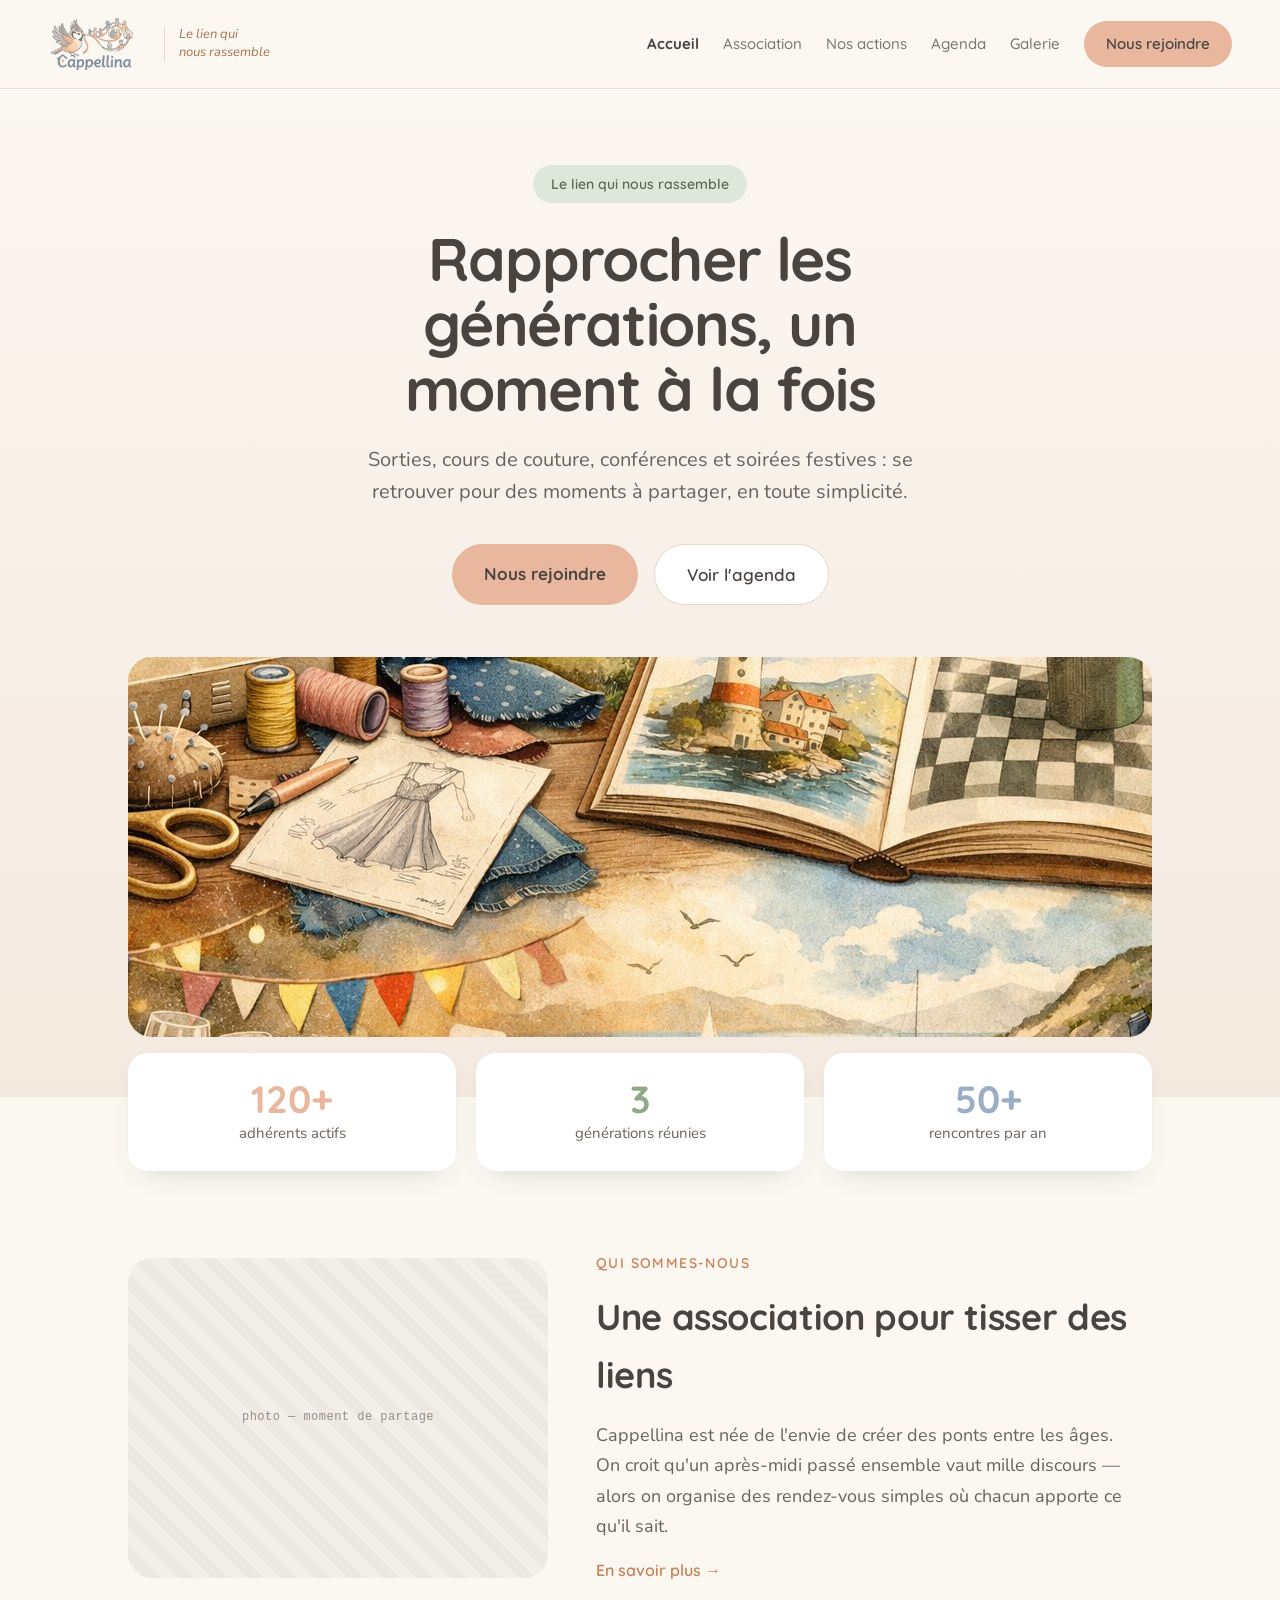
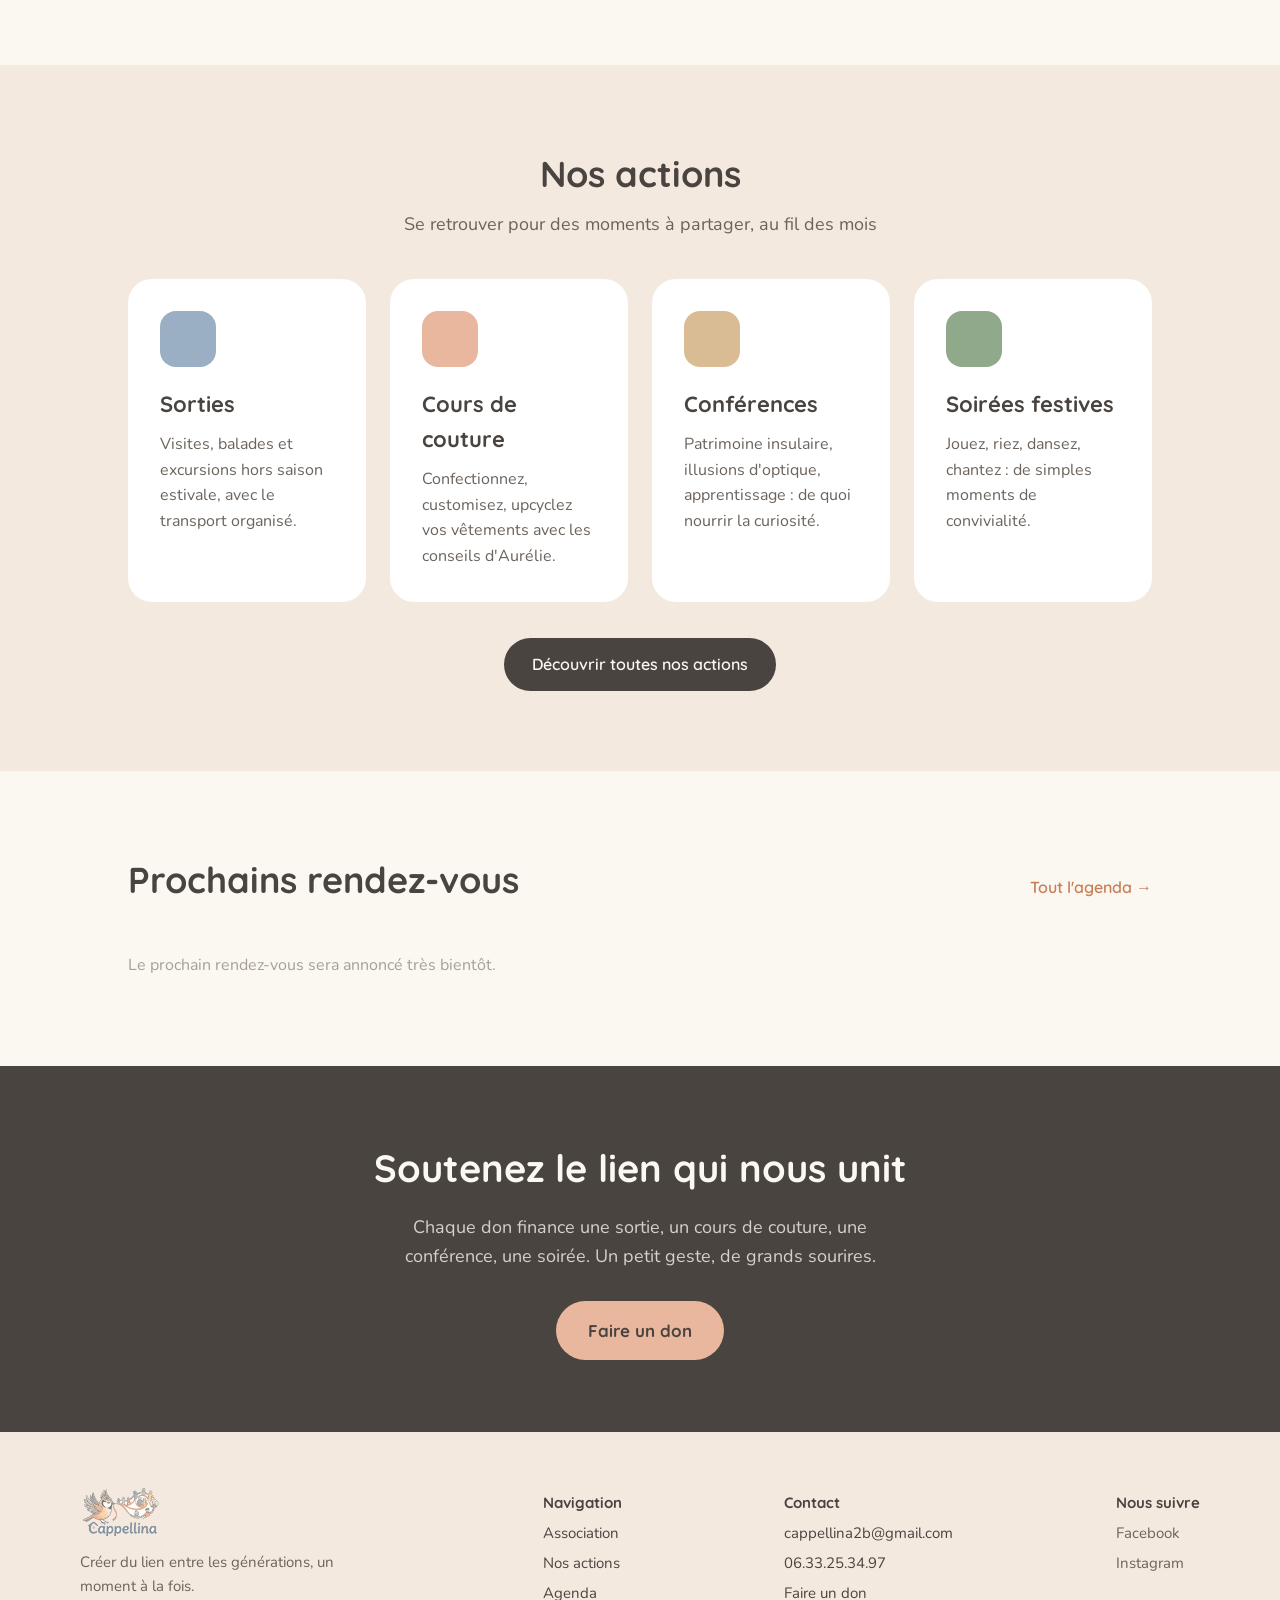
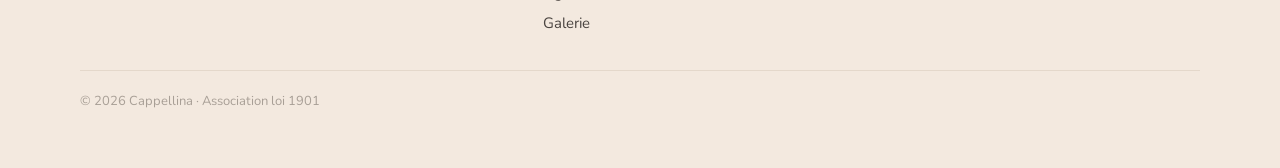
==== commit 70cc6efd: "Remplace les activités des maquettes par les vraies Le site décrivait trois familles d'activités inv" ====
--- a/index.html
+++ b/index.html
@@ -4,9 +4,9 @@
 <meta charset="utf-8">
 <meta name="viewport" content="width=device-width, initial-scale=1">
 <title>Cappellina — Le lien qui nous rassemble</title>
-<meta name="description" content="Cappellina est une association loi 1901 qui rapproche les générations : ateliers, rencontres et sorties réunissant jeunes, familles et aînés.">
+<meta name="description" content="Cappellina est une association loi 1901 : sorties, cours de couture, conférences et soirées festives pour se retrouver et partager, au fil des mois.">
 <meta property="og:title" content="Cappellina — Le lien qui nous rassemble">
-<meta property="og:description" content="Ateliers, rencontres et sorties qui réunissent jeunes, familles et aînés autour du partage et de la bonne humeur.">
+<meta property="og:description" content="Sorties, cours de couture, conférences et soirées festives : se retrouver pour des moments à partager, en toute simplicité.">
 <meta property="og:type" content="website">
 <meta property="og:image" content="assets/banniere.jpg">
 <meta property="og:locale" content="fr_FR">
@@ -48,7 +48,7 @@
   <div class="hero">
     <span class="badge">Le lien qui nous rassemble</span>
     <h1>Rapprocher les générations, un moment à la fois</h1>
-    <p class="hero__lead">Ateliers, rencontres et sorties qui réunissent jeunes, familles et aînés autour du partage et de la bonne humeur.</p>
+    <p class="hero__lead">Sorties, cours de couture, conférences et soirées festives : se retrouver pour des moments à partager, en toute simplicité.</p>
     <div class="hero__actions">
       <a class="btn btn--primary" href="adherer.html">Nous rejoindre</a>
       <a class="btn btn--ghost" href="agenda.html">Voir l'agenda</a>
@@ -92,23 +92,28 @@
     <div class="wrap">
       <section class="section--lg">
         <h2 class="section-title">Nos actions</h2>
-        <p class="section-lead">Trois façons de se retrouver</p>
+        <p class="section-lead">Se retrouver pour des moments à partager, au fil des mois</p>
 
-        <div class="cards">
+        <div class="cards cards--4">
+          <article class="card">
+            <div class="card__icon bg-blue"></div>
+            <h3>Sorties</h3>
+            <p>Visites, balades et excursions hors saison estivale, avec le transport organisé.</p>
+          </article>
           <article class="card">
             <div class="card__icon bg-peach"></div>
-            <h3>Ateliers</h3>
-            <p>Initiation internet, cuisine, sport doux, mémoire… on apprend les uns des autres.</p>
+            <h3>Cours de couture</h3>
+            <p>Confectionnez, customisez, upcyclez vos vêtements avec les conseils d'Aurélie.</p>
+          </article>
+          <article class="card">
+            <div class="card__icon bg-sand"></div>
+            <h3>Conférences</h3>
+            <p>Patrimoine insulaire, illusions d'optique, apprentissage : de quoi nourrir la curiosité.</p>
           </article>
           <article class="card">
             <div class="card__icon bg-sage"></div>
-            <h3>Rencontres</h3>
-            <p>Goûters, jeux, cafés-discussions : des temps conviviaux réguliers pour tisser des liens.</p>
-          </article>
-          <article class="card">
-            <div class="card__icon bg-blue"></div>
-            <h3>Sorties</h3>
-            <p>Balades, musées, spectacles : on découvre ensemble, en mélangeant les générations.</p>
+            <h3>Soirées festives</h3>
+            <p>Jouez, riez, dansez, chantez : de simples moments de convivialité.</p>
           </article>
         </div>
 
@@ -139,7 +144,7 @@
     <div class="wrap">
       <section class="section">
         <h2>Soutenez le lien qui nous unit</h2>
-        <p>Chaque don finance un atelier, un goûter, une sortie. Un petit geste, de grands sourires.</p>
+        <p>Chaque don finance une sortie, un cours de couture, une conférence, une soirée. Un petit geste, de grands sourires.</p>
         <a class="btn btn--primary" href="don.html">Faire un don</a>
       </section>
     </div>
--- a/assets/css/style.css
+++ b/assets/css/style.css
@@ -38,6 +38,7 @@
   --terracotta: #C97F55;     /* liens & survol */
   --sage: #8FA98A;
   --blue: #9AAEC4;
+  --sand: #D9BC93;           /* 4e accent, repris de la bande du flyer */
   --brown: #a8714f;          /* slogan */
 
   /* Bordures */
@@ -162,6 +163,7 @@
 .bg-peach { background: var(--peach); }
 .bg-sage  { background: var(--sage); }
 .bg-blue  { background: var(--blue); }
+.bg-sand  { background: var(--sand); }
 
 .sr-only {
   position: absolute;
@@ -592,6 +594,10 @@
   gap: 24px;
 }
 
+/* Quatre activités : 4 colonnes, puis 2, puis 1.
+   Sélecteur doublé pour passer devant les règles responsive de .cards. */
+.cards.cards--4 { grid-template-columns: repeat(4, 1fr); }
+
 .card {
   background: #fff;
   border-radius: 24px;
@@ -641,9 +647,10 @@
   border-radius: 999px;
 }
 
-.tag--ateliers    { background: #F3D9C9; color: #a8714f; }
-.tag--rencontres  { background: #D9E5D6; color: #5f7a58; }
 .tag--sorties     { background: #CFDCE8; color: #4f6480; }
+.tag--couture     { background: #F3D9C9; color: #a8714f; }
+.tag--conferences { background: #F1E3CB; color: #8a6b3c; }
+.tag--soirees     { background: #D9E5D6; color: #5f7a58; }
 
 /* Membres du bureau */
 .team {
@@ -867,34 +874,15 @@
 
 .panel__note--lg { font-size: 14px; margin-top: 20px; }
 
-/* Sélecteur de montant */
-.amounts {
-  display: grid;
-  grid-template-columns: repeat(3, 1fr);
-  gap: 12px;
-  margin-bottom: 16px;
-}
-
-.amount {
-  border: 1.5px solid var(--border);
-  border-radius: 14px;
-  padding: 16px 0;
+/* Phrase d'introduction de la carte de don */
+.panel__lead {
+  font-family: var(--font-body);
   text-align: center;
-  font-family: var(--font-title);
-  font-weight: 700;
-  font-size: 18px;
-  color: var(--ink);
-  background: #fff;
-  cursor: pointer;
-  transition: border-color .15s ease, background-color .15s ease;
-}
-
-.amount:hover { border-color: var(--peach); }
-
-.amount[aria-pressed="true"] {
-  border-width: 2px;
-  border-color: var(--peach);
-  background: #FBF3EC;
+  color: var(--ink-2);
+  font-size: 16px;
+  line-height: 1.6;
+  margin: 0 0 24px;
+  text-wrap: pretty;
 }
 
 /* Champs */
@@ -931,12 +919,6 @@
   box-shadow: 0 0 0 3px rgba(232, 183, 158, .35);
 }
 
-.input--lg {
-  border-radius: 14px;
-  padding: 14px 18px;
-  margin-bottom: 20px;
-}
-
 textarea.input {
   min-height: 96px;
   resize: vertical;
@@ -1124,6 +1106,7 @@
   .split__media { flex-basis: 340px; }
   .split--histoire .split__media { flex-basis: 360px; }
   .cards { gap: 20px; }
+  .cards.cards--4 { grid-template-columns: repeat(2, 1fr); }
   .card { padding: 28px; }
   .cards--valeurs .card { padding: 28px; }
   .panel { padding: 32px; }
@@ -1185,6 +1168,8 @@
     grid-template-columns: 1fr;
   }
 
+  .cards.cards--4 { grid-template-columns: repeat(2, 1fr); }
+
   .two-col,
   .two-col--form {
     grid-template-columns: 1fr;
@@ -1234,6 +1219,8 @@
     margin-top: -32px;
   }
 
+  .cards.cards--4 { grid-template-columns: 1fr; }
+
   .section-title,
   .section-head h2,
   .split__body h2 { font-size: 28px; }
@@ -1290,8 +1277,6 @@
   }
 
   .panel { padding: 26px; border-radius: 22px; }
-  .amounts { gap: 8px; }
-  .amount { font-size: 16px; padding: 14px 0; }
 
   .split__media,
   .split--histoire .split__media,
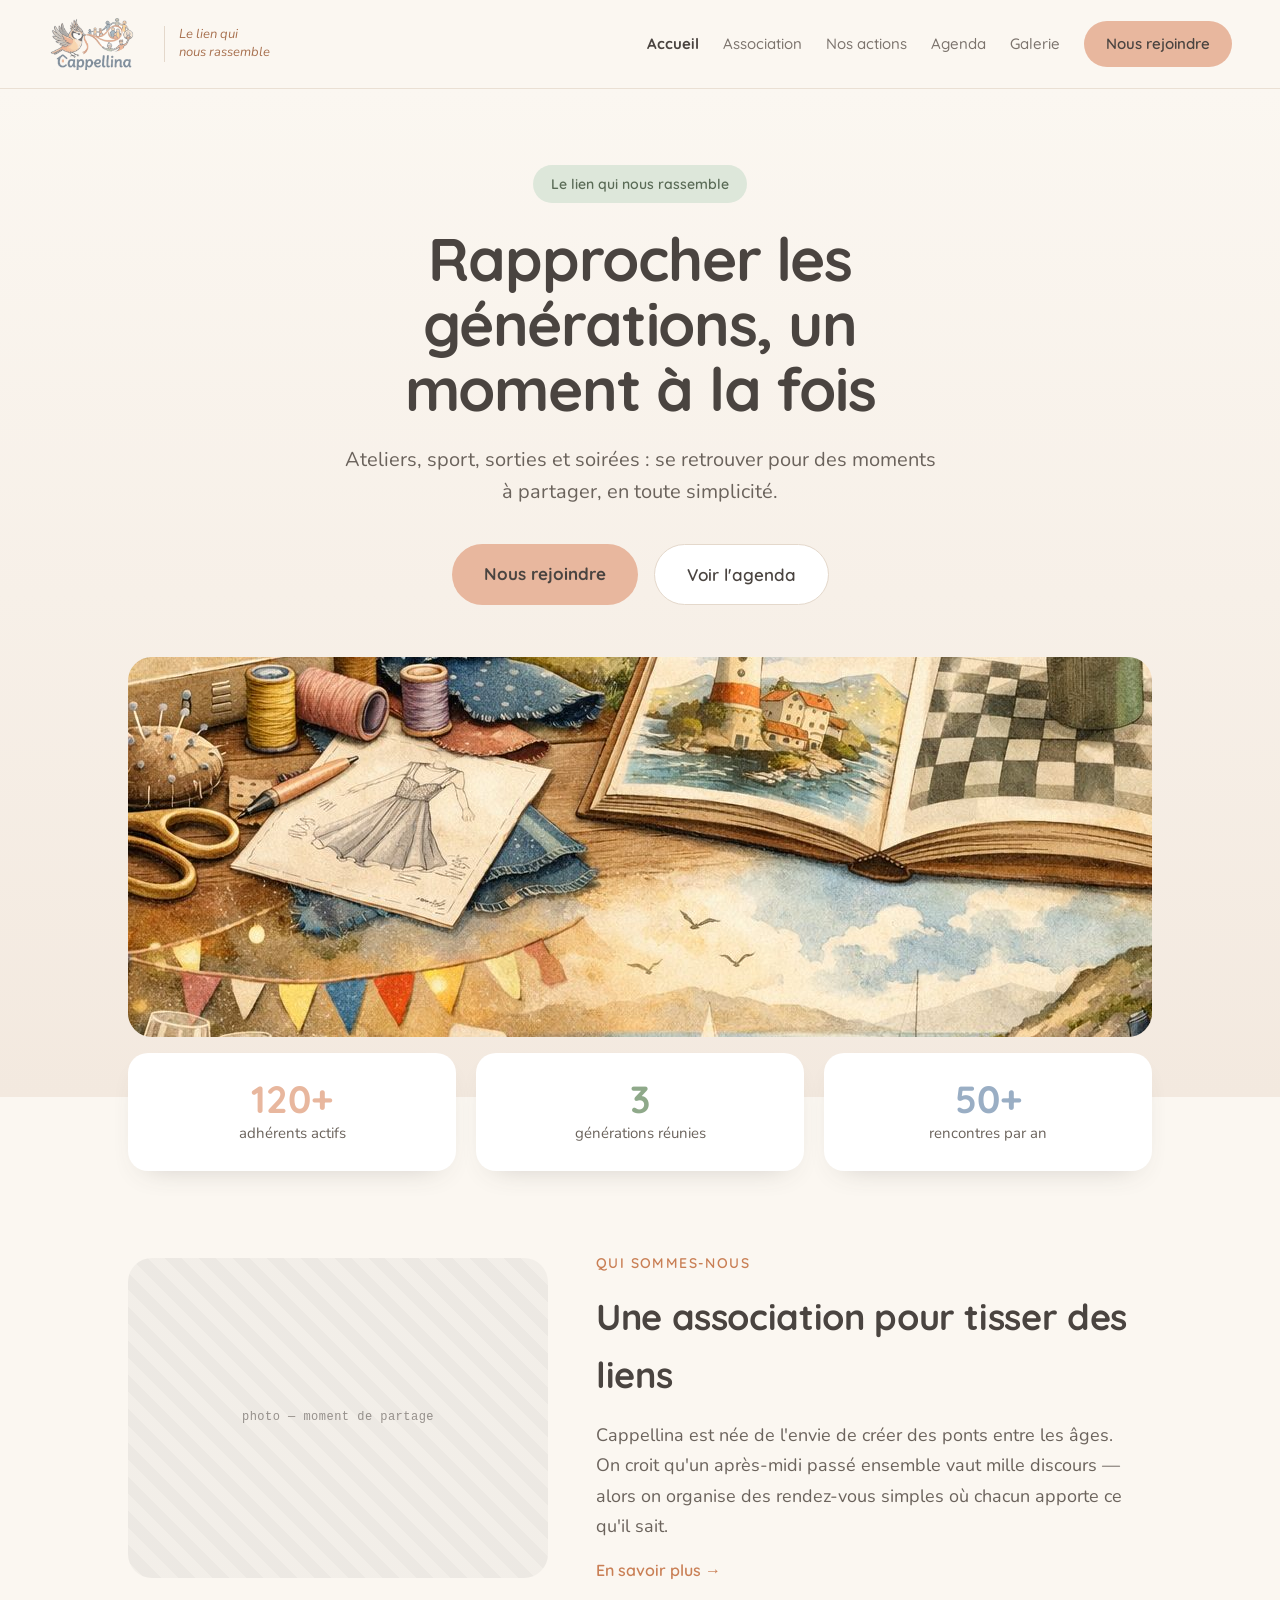
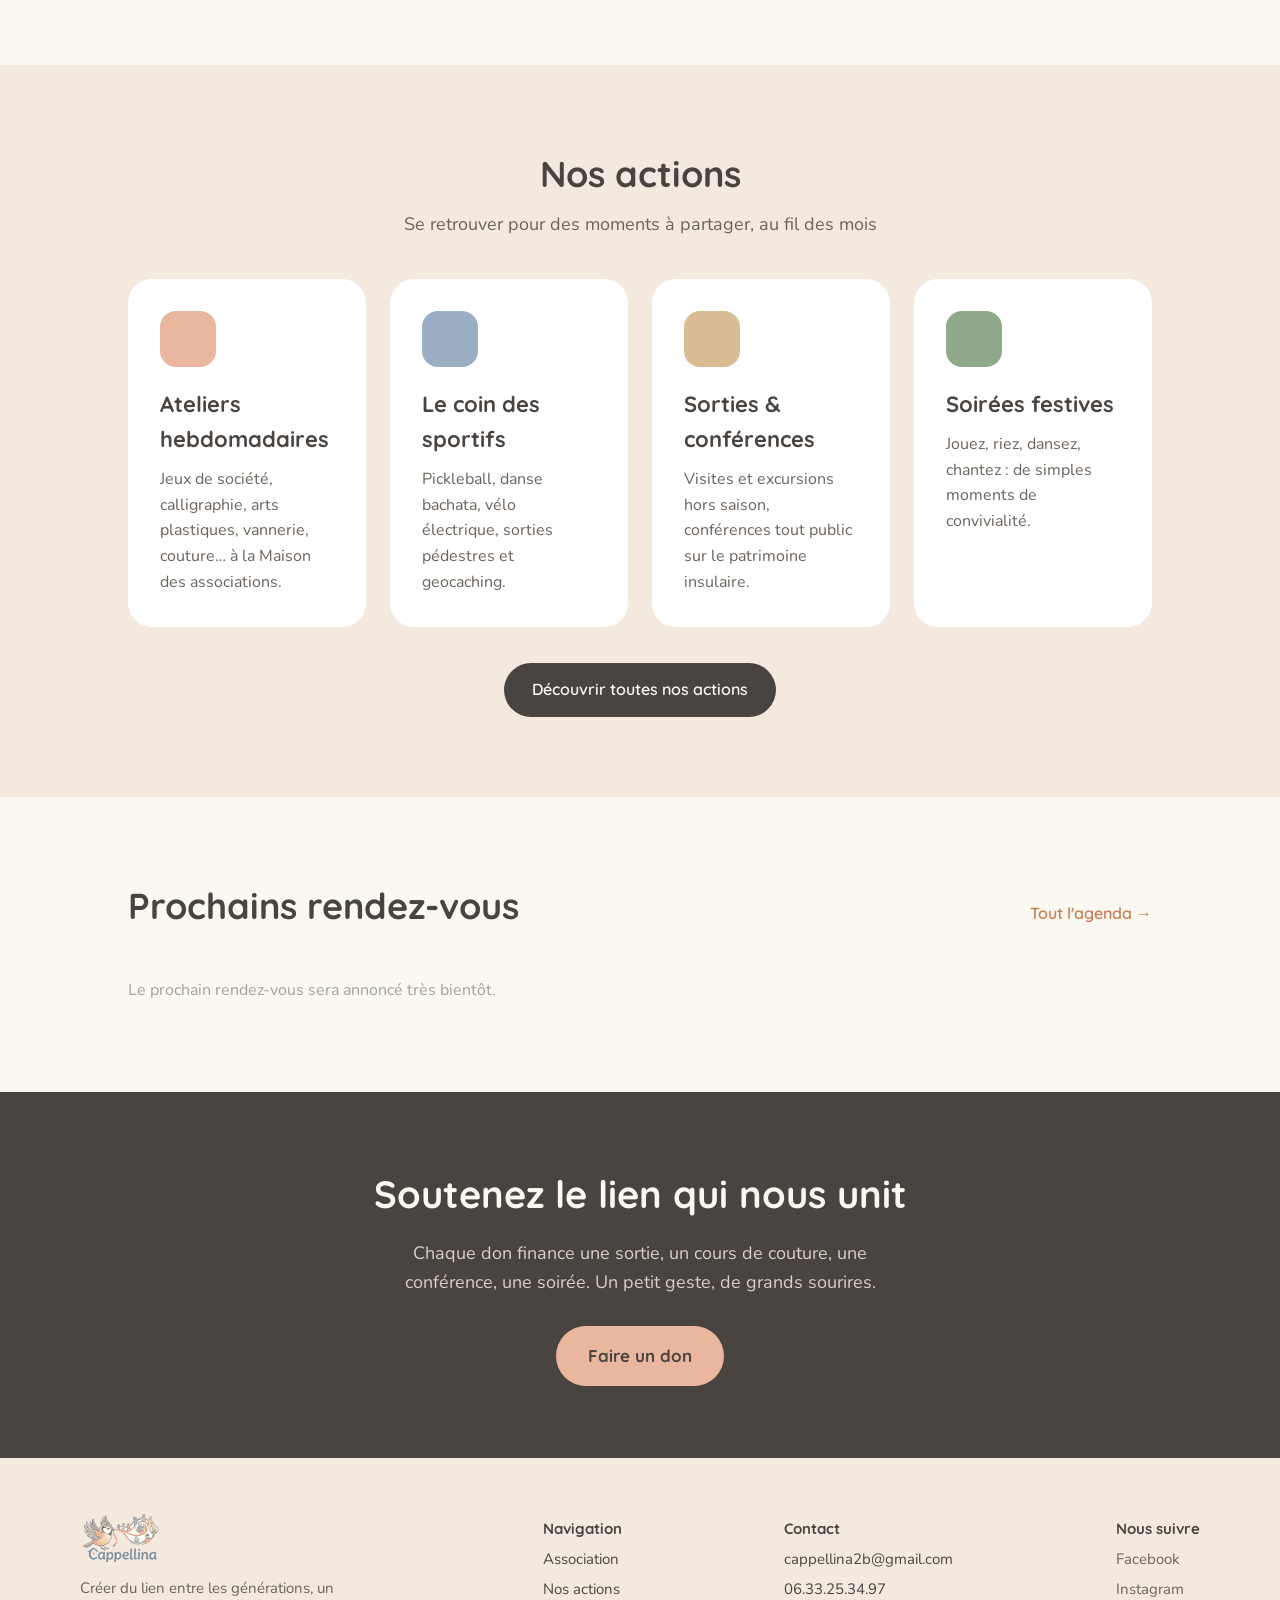
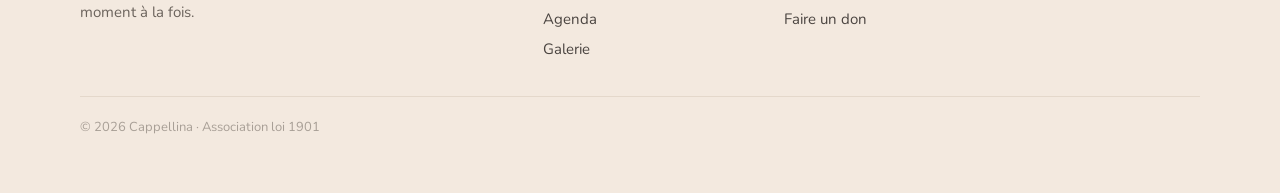
==== commit 5886b185: "Détaille les treize activités de l'association La page « Nos actions » présentait quatre grandes fam" ====
--- a/index.html
+++ b/index.html
@@ -6,7 +6,7 @@
 <title>Cappellina — Le lien qui nous rassemble</title>
 <meta name="description" content="Cappellina est une association loi 1901 : sorties, cours de couture, conférences et soirées festives pour se retrouver et partager, au fil des mois.">
 <meta property="og:title" content="Cappellina — Le lien qui nous rassemble">
-<meta property="og:description" content="Sorties, cours de couture, conférences et soirées festives : se retrouver pour des moments à partager, en toute simplicité.">
+<meta property="og:description" content="Ateliers, sport, sorties et soirées : se retrouver pour des moments à partager, en toute simplicité.">
 <meta property="og:type" content="website">
 <meta property="og:image" content="assets/banniere.jpg">
 <meta property="og:locale" content="fr_FR">
@@ -48,7 +48,7 @@
   <div class="hero">
     <span class="badge">Le lien qui nous rassemble</span>
     <h1>Rapprocher les générations, un moment à la fois</h1>
-    <p class="hero__lead">Sorties, cours de couture, conférences et soirées festives : se retrouver pour des moments à partager, en toute simplicité.</p>
+    <p class="hero__lead">Ateliers, sport, sorties et soirées : se retrouver pour des moments à partager, en toute simplicité.</p>
     <div class="hero__actions">
       <a class="btn btn--primary" href="adherer.html">Nous rejoindre</a>
       <a class="btn btn--ghost" href="agenda.html">Voir l'agenda</a>
@@ -96,19 +96,19 @@
 
         <div class="cards cards--4">
           <article class="card">
-            <div class="card__icon bg-blue"></div>
-            <h3>Sorties</h3>
-            <p>Visites, balades et excursions hors saison estivale, avec le transport organisé.</p>
+            <div class="card__icon bg-peach"></div>
+            <h3>Ateliers hebdomadaires</h3>
+            <p>Jeux de société, calligraphie, arts plastiques, vannerie, couture… à la Maison des associations.</p>
           </article>
           <article class="card">
-            <div class="card__icon bg-peach"></div>
-            <h3>Cours de couture</h3>
-            <p>Confectionnez, customisez, upcyclez vos vêtements avec les conseils d'Aurélie.</p>
+            <div class="card__icon bg-blue"></div>
+            <h3>Le coin des sportifs</h3>
+            <p>Pickleball, danse bachata, vélo électrique, sorties pédestres et geocaching.</p>
           </article>
           <article class="card">
             <div class="card__icon bg-sand"></div>
-            <h3>Conférences</h3>
-            <p>Patrimoine insulaire, illusions d'optique, apprentissage : de quoi nourrir la curiosité.</p>
+            <h3>Sorties &amp; conférences</h3>
+            <p>Visites et excursions hors saison, conférences tout public sur le patrimoine insulaire.</p>
           </article>
           <article class="card">
             <div class="card__icon bg-sage"></div>
--- a/assets/css/style.css
+++ b/assets/css/style.css
@@ -680,6 +680,99 @@
 }
 
 /* --------------------------------------------------------------------------
+   Fiches d'activité — page « Nos actions »
+   Chaque fiche porte le détail pratique : lieu, horaires, public, contact.
+   Les pictogrammes sont des SVG encodés directement dans la feuille de style :
+   aucun fichier à télécharger, aucune librairie d'icônes.
+   -------------------------------------------------------------------------- */
+.activites {
+  display: grid;
+  grid-template-columns: repeat(2, 1fr);
+  gap: 22px;
+}
+
+.activite {
+  background: #fff;
+  border-radius: 24px;
+  padding: 28px 30px;
+  box-shadow: var(--shadow-card);
+}
+
+.activite h3 {
+  font-weight: 700;
+  font-size: 21px;
+  margin: 14px 0 8px;
+  color: var(--ink);
+}
+
+.activite__desc {
+  font-family: var(--font-body);
+  color: var(--ink-2);
+  font-size: 16px;
+  line-height: 1.6;
+  margin: 0 0 18px;
+  text-wrap: pretty;
+}
+
+.activite__infos {
+  list-style: none;
+  margin: 0;
+  padding: 0;
+  display: flex;
+  flex-direction: column;
+  gap: 10px;
+}
+
+.activite__infos li {
+  position: relative;
+  padding-left: 28px;
+  font-family: var(--font-body);
+  font-size: 15px;
+  line-height: 1.45;
+  color: var(--ink-2);
+}
+
+.activite__infos li::before {
+  content: "";
+  position: absolute;
+  left: 0;
+  top: 2px;
+  width: 18px;
+  height: 18px;
+  background-repeat: no-repeat;
+  background-position: center;
+  background-size: 18px 18px;
+}
+
+.info--lieu::before    { background-image: url("data:image/svg+xml,%3Csvg xmlns='http://www.w3.org/2000/svg' viewBox='0 0 24 24' fill='none' stroke='%236b635c' stroke-width='1.8' stroke-linecap='round' stroke-linejoin='round'%3E%3Cpath d='M20 10c0 6-8 12-8 12s-8-6-8-12a8 8 0 0 1 16 0Z'/%3E%3Ccircle cx='12' cy='10' r='3'/%3E%3C/svg%3E"); }
+.info--horaire::before { background-image: url("data:image/svg+xml,%3Csvg xmlns='http://www.w3.org/2000/svg' viewBox='0 0 24 24' fill='none' stroke='%236b635c' stroke-width='1.8' stroke-linecap='round' stroke-linejoin='round'%3E%3Ccircle cx='12' cy='12' r='9'/%3E%3Cpath d='M12 7v5l3 2'/%3E%3C/svg%3E"); }
+.info--public::before  { background-image: url("data:image/svg+xml,%3Csvg xmlns='http://www.w3.org/2000/svg' viewBox='0 0 24 24' fill='none' stroke='%236b635c' stroke-width='1.8' stroke-linecap='round' stroke-linejoin='round'%3E%3Cpath d='M20 21v-2a4 4 0 0 0-4-4H8a4 4 0 0 0-4 4v2'/%3E%3Ccircle cx='12' cy='7' r='4'/%3E%3C/svg%3E"); }
+.info--tel::before     { background-image: url("data:image/svg+xml,%3Csvg xmlns='http://www.w3.org/2000/svg' viewBox='0 0 24 24' fill='none' stroke='%236b635c' stroke-width='1.8' stroke-linecap='round' stroke-linejoin='round'%3E%3Crect x='6' y='2' width='12' height='20' rx='3'/%3E%3Cpath d='M10.5 18.5h3'/%3E%3C/svg%3E"); }
+
+.activite__infos a {
+  color: var(--terracotta);
+  font-weight: 600;
+  white-space: nowrap;
+}
+
+/* Intitulé de famille au-dessus d'une grille de fiches */
+.famille-lieu {
+  font-family: var(--font-body);
+  text-align: center;
+  color: var(--ink-2);
+  font-size: 17px;
+  margin: 0 0 36px;
+}
+
+@media (max-width: 860px) {
+  .activites { grid-template-columns: 1fr; }
+}
+
+@media (max-width: 640px) {
+  .activite { padding: 24px; }
+}
+
+/* --------------------------------------------------------------------------
    07. Agenda
    -------------------------------------------------------------------------- */
 .agenda-month {
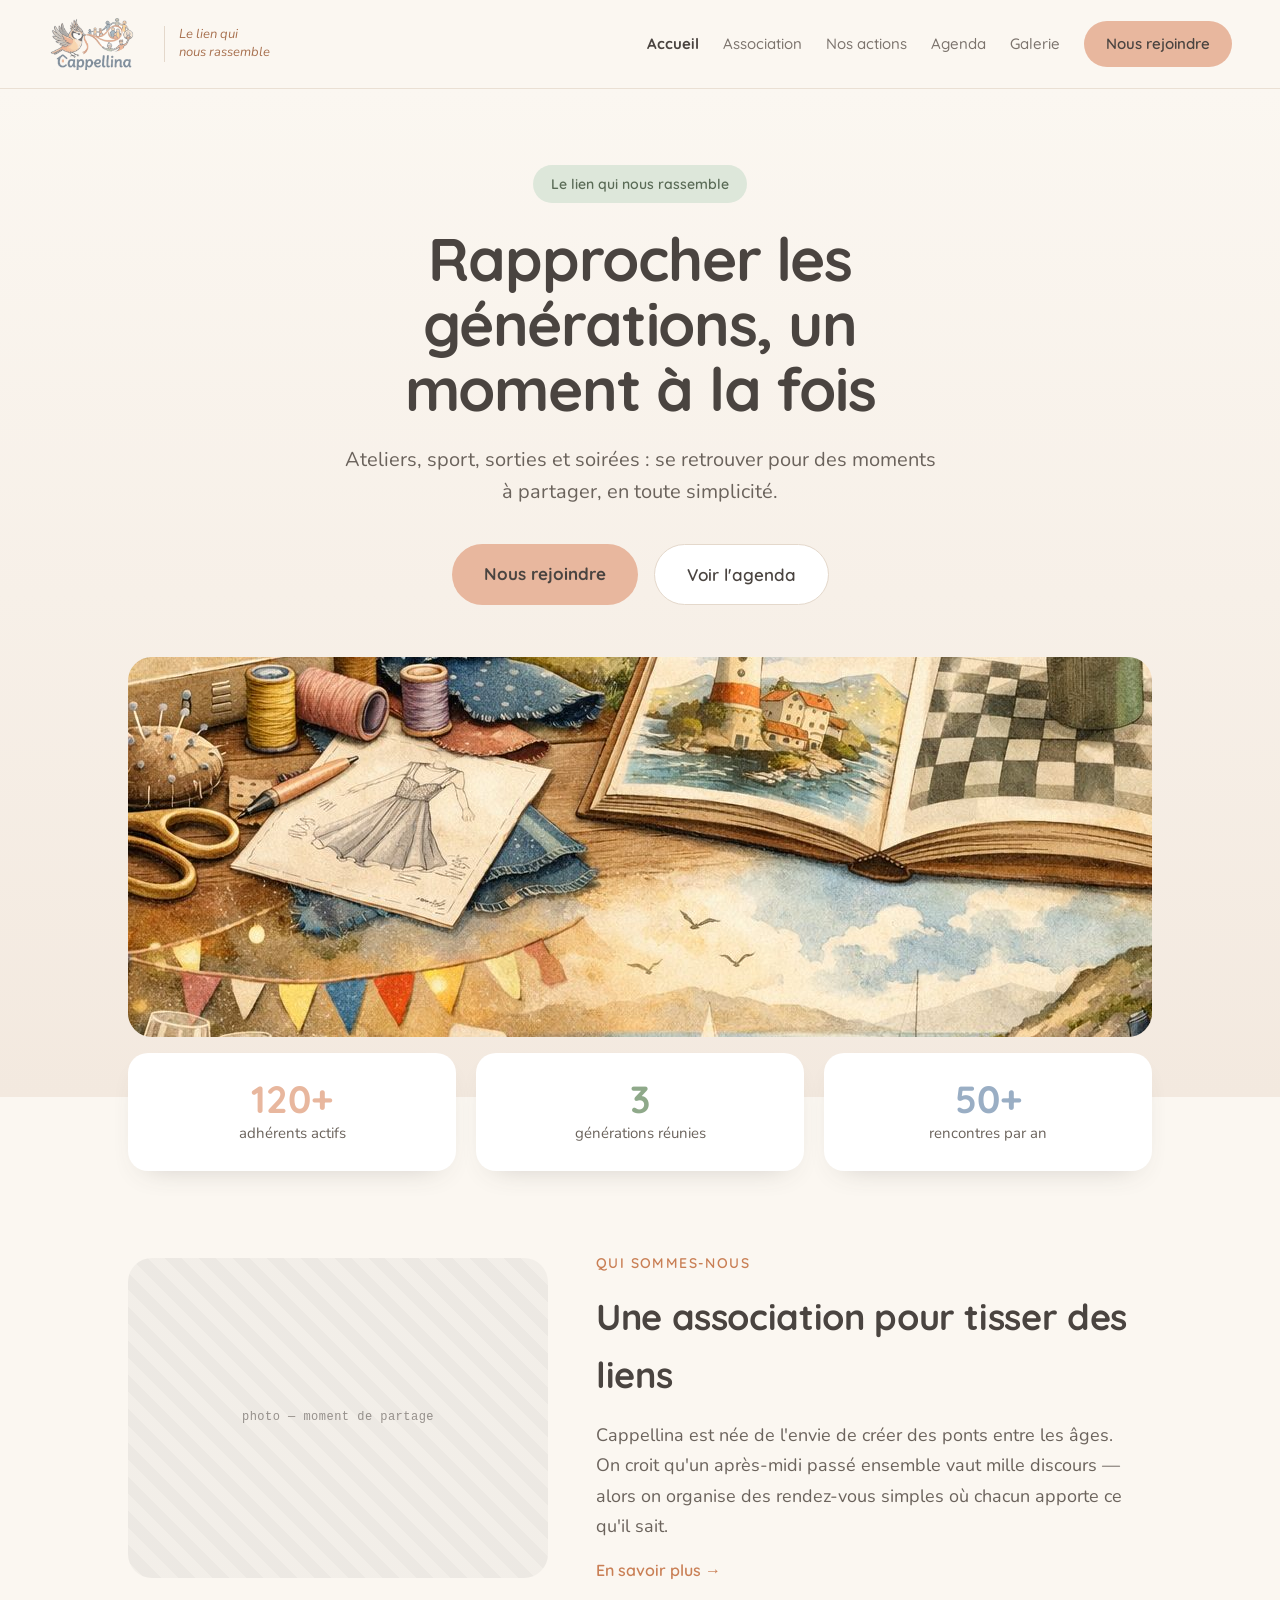
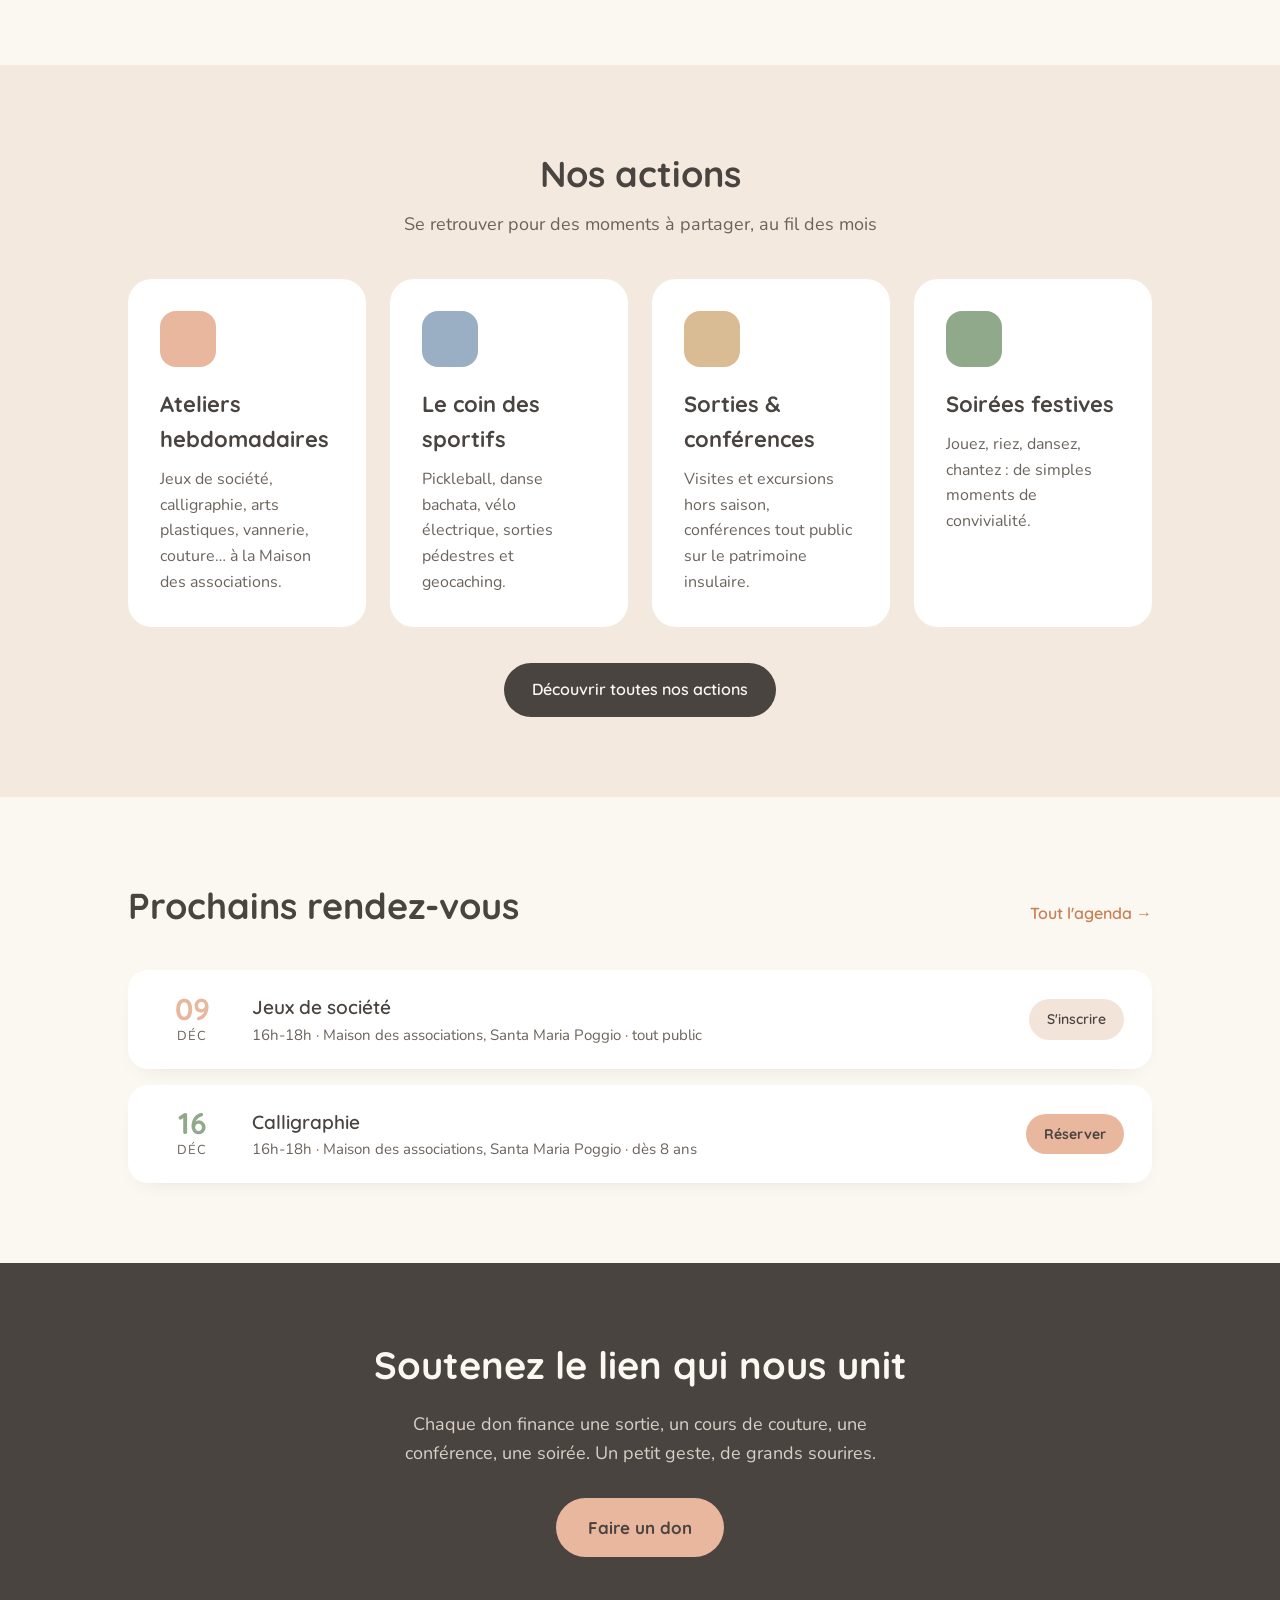
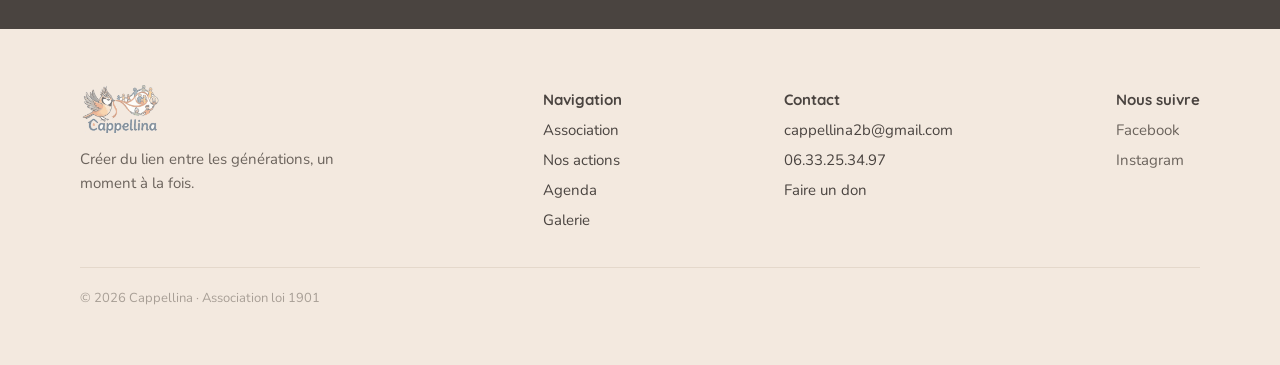
==== commit f80ad6fa: "Force le rechargement de la feuille de style chez les visiteurs Les navigateurs ayant visité le site" ====
--- a/index.html
+++ b/index.html
@@ -13,8 +13,8 @@
 <link rel="icon" href="assets/logo-cappellina.png">
 <link rel="preload" href="assets/fonts/quicksand-700-latin.woff2" as="font" type="font/woff2" crossorigin>
 <link rel="preload" href="assets/fonts/nunito-400-latin.woff2" as="font" type="font/woff2" crossorigin>
-<link rel="stylesheet" href="assets/css/fonts.css">
-<link rel="stylesheet" href="assets/css/style.css">
+<link rel="stylesheet" href="assets/css/fonts.css?v=2">
+<link rel="stylesheet" href="assets/css/style.css?v=2">
 </head>
 <body>
 
@@ -182,7 +182,7 @@
   <div class="site-footer__legal">© 2026 Cappellina · Association loi 1901</div>
 </footer>
 
-<script src="assets/js/main.js" defer></script>
-<script src="assets/js/render.js" defer></script>
+<script src="assets/js/main.js?v=2" defer></script>
+<script src="assets/js/render.js?v=2" defer></script>
 </body>
 </html>
--- a/assets/css/style.css
+++ b/assets/css/style.css
@@ -698,11 +698,42 @@
   box-shadow: var(--shadow-card);
 }
 
+/* Pictogramme de la fiche : posé à côté du titre, discret.
+   Il repère l'activité d'un coup d'œil, il ne la remplace pas. */
+.activite__entete {
+  display: flex;
+  align-items: center;
+  gap: 13px;
+  margin-bottom: 10px;
+}
+
+.activite__icone {
+  flex: 0 0 36px;
+  width: 36px;
+  height: 36px;
+  border-radius: 11px;
+  display: flex;
+  align-items: center;
+  justify-content: center;
+}
+
+.activite__icone svg {
+  width: 19px;
+  height: 19px;
+  display: block;
+}
+
+.icone--peach { background: #F3D9C9; color: #a8714f; }
+.icone--sage  { background: #D9E5D6; color: #5f7a58; }
+.icone--blue  { background: #CFDCE8; color: #4f6480; }
+.icone--sand  { background: #F1E3CB; color: #8a6b3c; }
+
 .activite h3 {
   font-weight: 700;
-  font-size: 21px;
-  margin: 14px 0 8px;
-  color: var(--ink);
+  font-size: 20px;
+  margin: 0;
+  color: var(--ink);
+  text-wrap: balance;
 }
 
 .activite__desc {
@@ -846,6 +877,22 @@
 }
 
 .event__cta:hover { color: var(--ink); }
+
+/* Réservation en ligne : plus appuyé que le simple « S'inscrire » */
+.event__cta--billet {
+  background: var(--peach);
+  font-weight: 700;
+}
+
+/* Bouton de réservation : c'est l'action attendue de la fiche. Il emploie
+   le même composant que « Nous rejoindre » (.btn--primary), sans surcharge,
+   pour que les deux ne puissent pas diverger au fil des retouches.
+   Seuls l'espacement et le filet de séparation sont définis ici. */
+.activite__action {
+  margin: 22px 0 0;
+  padding-top: 20px;
+  border-top: 1px solid var(--border-soft);
+}
 
 /* Message d'attente / d'absence de contenu (agenda, galerie) */
 .vide {
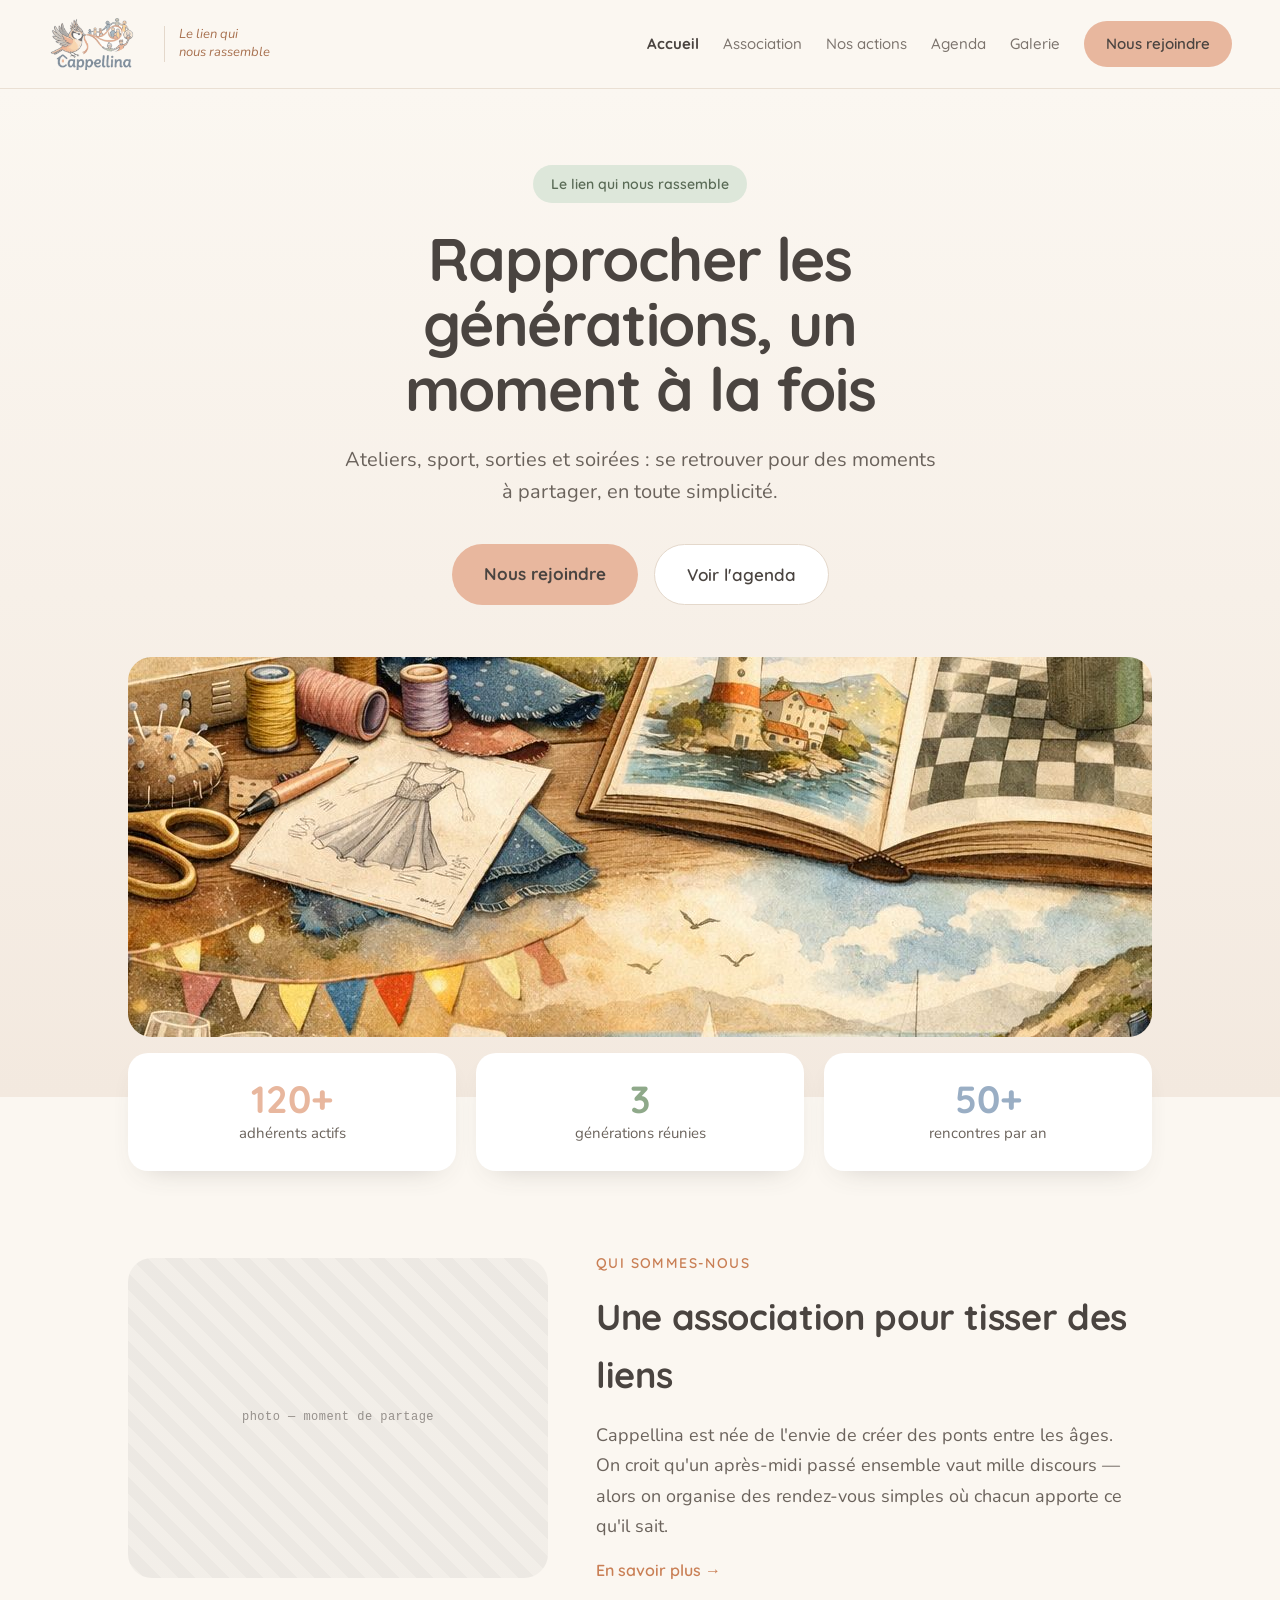
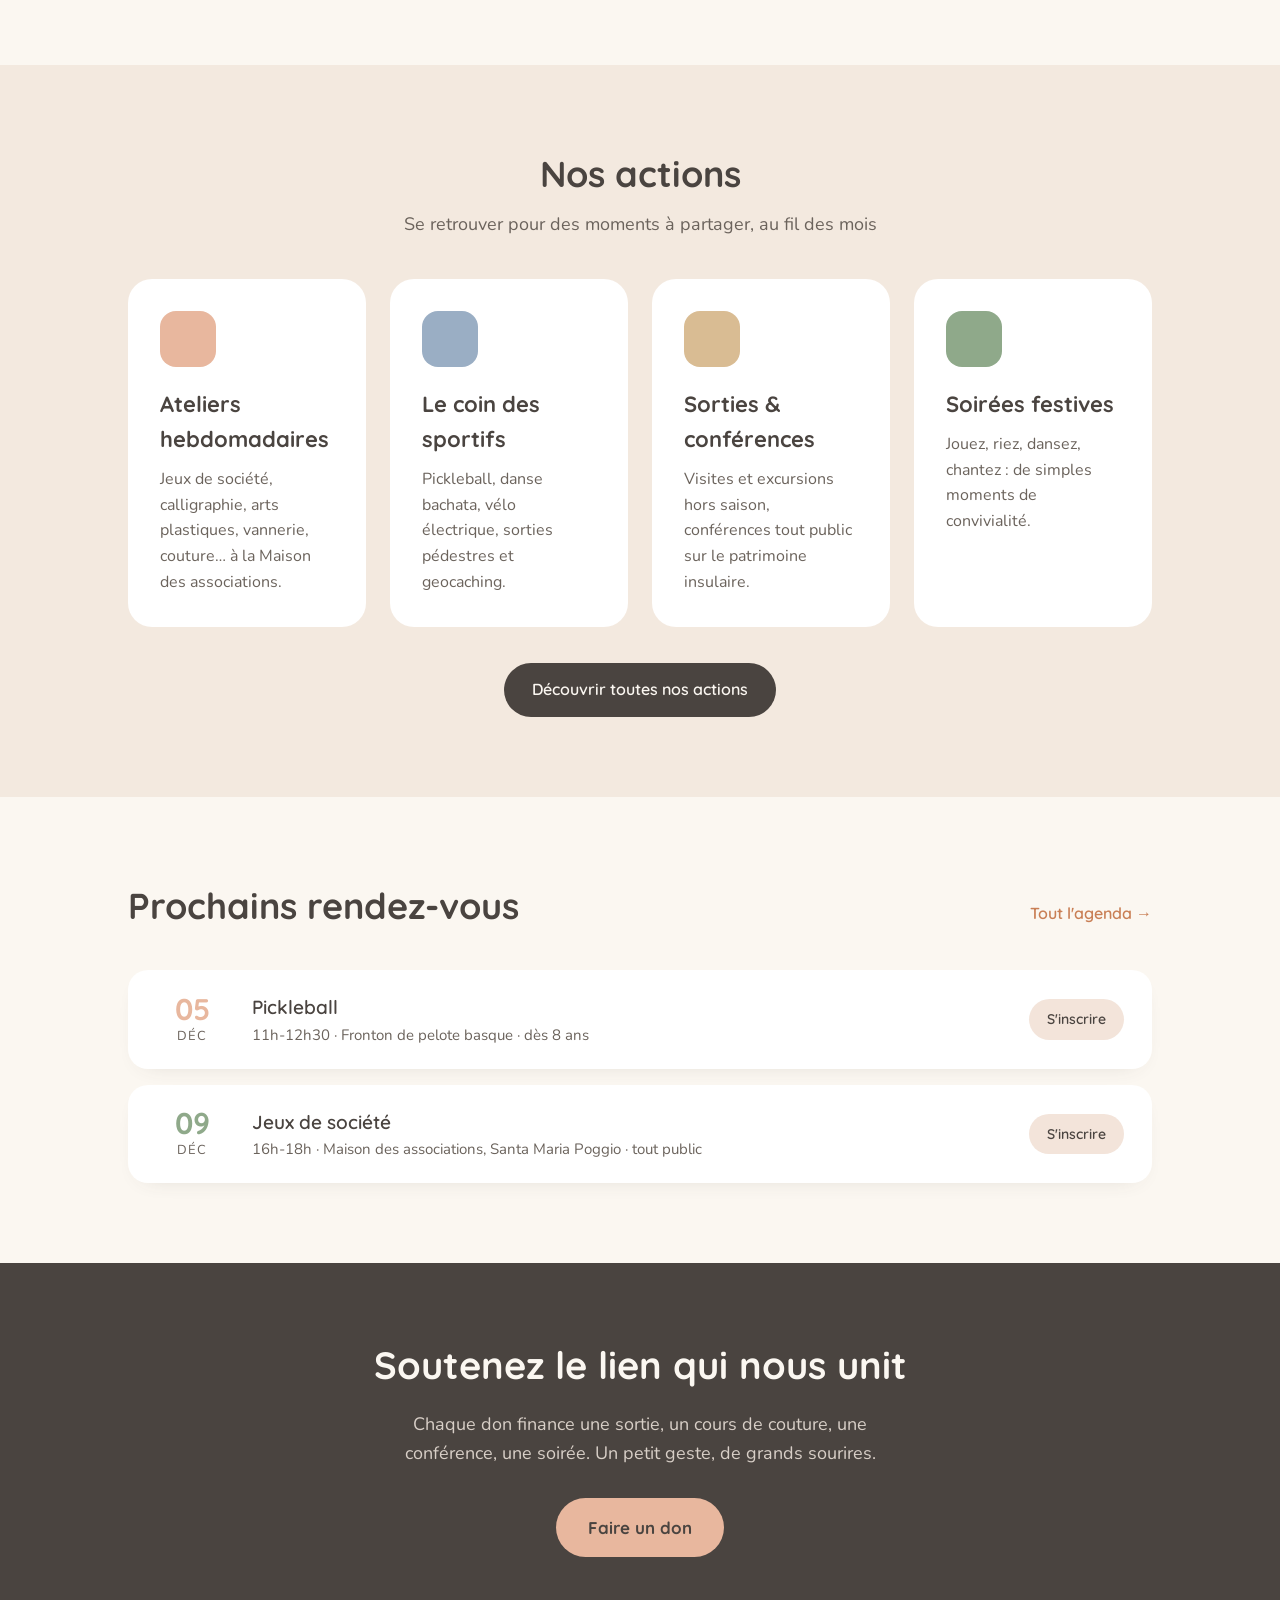
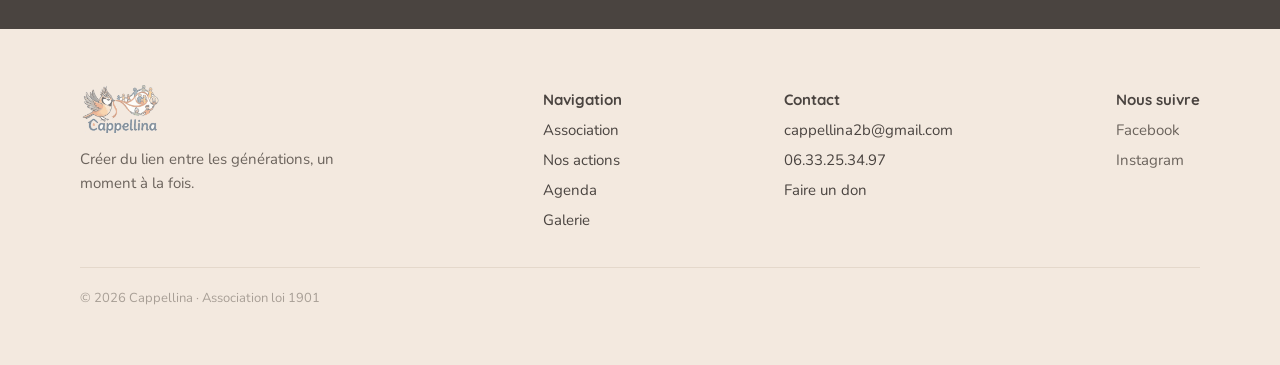
==== commit 18614ef6: "Fait apparaître le sport dans l'agenda et annonce la fête du 9 août L'agenda ne montrait qu'une seul" ====
--- a/index.html
+++ b/index.html
@@ -20,6 +20,31 @@
 
 <a class="skip-link" href="#contenu">Aller au contenu</a>
 
+<!--
+  BANDEAU D'ANNONCE
+  Pour changer le message : modifier le texte ci-dessous (les trois copies du
+  premier groupe, puis celles du second, qui n'existent que pour boucler sans
+  interruption). Pour changer l'échéance : l'attribut data-annonce-jusquau.
+  Passé cette date, le script de rendu retire le bandeau automatiquement.
+  Pour le supprimer tout de suite : effacer ce bloc entier.
+-->
+<aside class="annonce" data-annonce-jusquau="2026-08-09">
+  <a class="annonce__lien" href="agenda.html">
+    <div class="annonce__piste">
+      <div class="annonce__groupe">
+        <span class="annonce__texte">🎉 Fête de l'association — dimanche 9 août 2026 · Venez nombreux !</span>
+        <span class="annonce__texte">🎉 Fête de l'association — dimanche 9 août 2026 · Venez nombreux !</span>
+        <span class="annonce__texte">🎉 Fête de l'association — dimanche 9 août 2026 · Venez nombreux !</span>
+      </div>
+      <div class="annonce__groupe" aria-hidden="true">
+        <span class="annonce__texte">🎉 Fête de l'association — dimanche 9 août 2026 · Venez nombreux !</span>
+        <span class="annonce__texte">🎉 Fête de l'association — dimanche 9 août 2026 · Venez nombreux !</span>
+        <span class="annonce__texte">🎉 Fête de l'association — dimanche 9 août 2026 · Venez nombreux !</span>
+      </div>
+    </div>
+  </a>
+</aside>
+
 <header class="site-header">
   <a class="brand" href="index.html">
     <img class="brand__logo" data-logo width="328" height="168" decoding="async" src="assets/logo-cappellina.png" alt="Cappellina">
--- a/assets/css/style.css
+++ b/assets/css/style.css
@@ -176,6 +176,80 @@
 }
 
 /* --------------------------------------------------------------------------
+   Bandeau d'annonce défilant (accueil)
+   Deux groupes identiques se suivent ; l'animation déplace la piste d'une
+   largeur de groupe exactement, d'où une boucle sans raccord. Chaque groupe
+   occupe au moins la largeur de l'écran, sinon un blanc apparaîtrait sur les
+   grands moniteurs.
+   -------------------------------------------------------------------------- */
+.annonce {
+  background: var(--ink);
+  color: var(--cream);
+  overflow: hidden;
+}
+
+.annonce__lien {
+  display: block;
+  color: inherit;
+  padding: 11px 0;
+}
+
+.annonce__lien:hover { color: inherit; }
+
+.annonce__piste {
+  display: flex;
+  width: max-content;
+  animation: annonce-defile 32s linear infinite;
+}
+
+.annonce__groupe {
+  display: flex;
+  flex: 0 0 auto;
+  min-width: 100vw;
+  justify-content: space-around;
+}
+
+.annonce__texte {
+  padding: 0 2.5rem;
+  white-space: nowrap;
+  font-family: var(--font-title);
+  font-weight: 600;
+  font-size: 15px;
+  letter-spacing: .01em;
+}
+
+@keyframes annonce-defile {
+  from { transform: translateX(0); }
+  to   { transform: translateX(-50%); }
+}
+
+/* Le défilement s'interrompt au survol et au clavier : sans cela, impossible
+   de lire tranquillement ni de viser le lien. */
+.annonce:hover .annonce__piste,
+.annonce:focus-within .annonce__piste {
+  animation-play-state: paused;
+}
+
+/* Un texte qui bouge est un obstacle pour une partie des lecteurs — vertiges,
+   troubles de l'attention, dyslexie. Quand le système signale cette
+   préférence, le message s'affiche simplement, centré et immobile. */
+@media (prefers-reduced-motion: reduce) {
+  .annonce__piste {
+    animation: none;
+    width: 100%;
+  }
+
+  .annonce__groupe { min-width: 0; }
+  .annonce__groupe + .annonce__groupe { display: none; }
+  .annonce__groupe .annonce__texte + .annonce__texte { display: none; }
+  .annonce__groupe { justify-content: center; }
+}
+
+@media (max-width: 640px) {
+  .annonce__texte { font-size: 14px; padding: 0 1.5rem; }
+}
+
+/* --------------------------------------------------------------------------
    03. En-tête + navigation
    -------------------------------------------------------------------------- */
 .site-header {
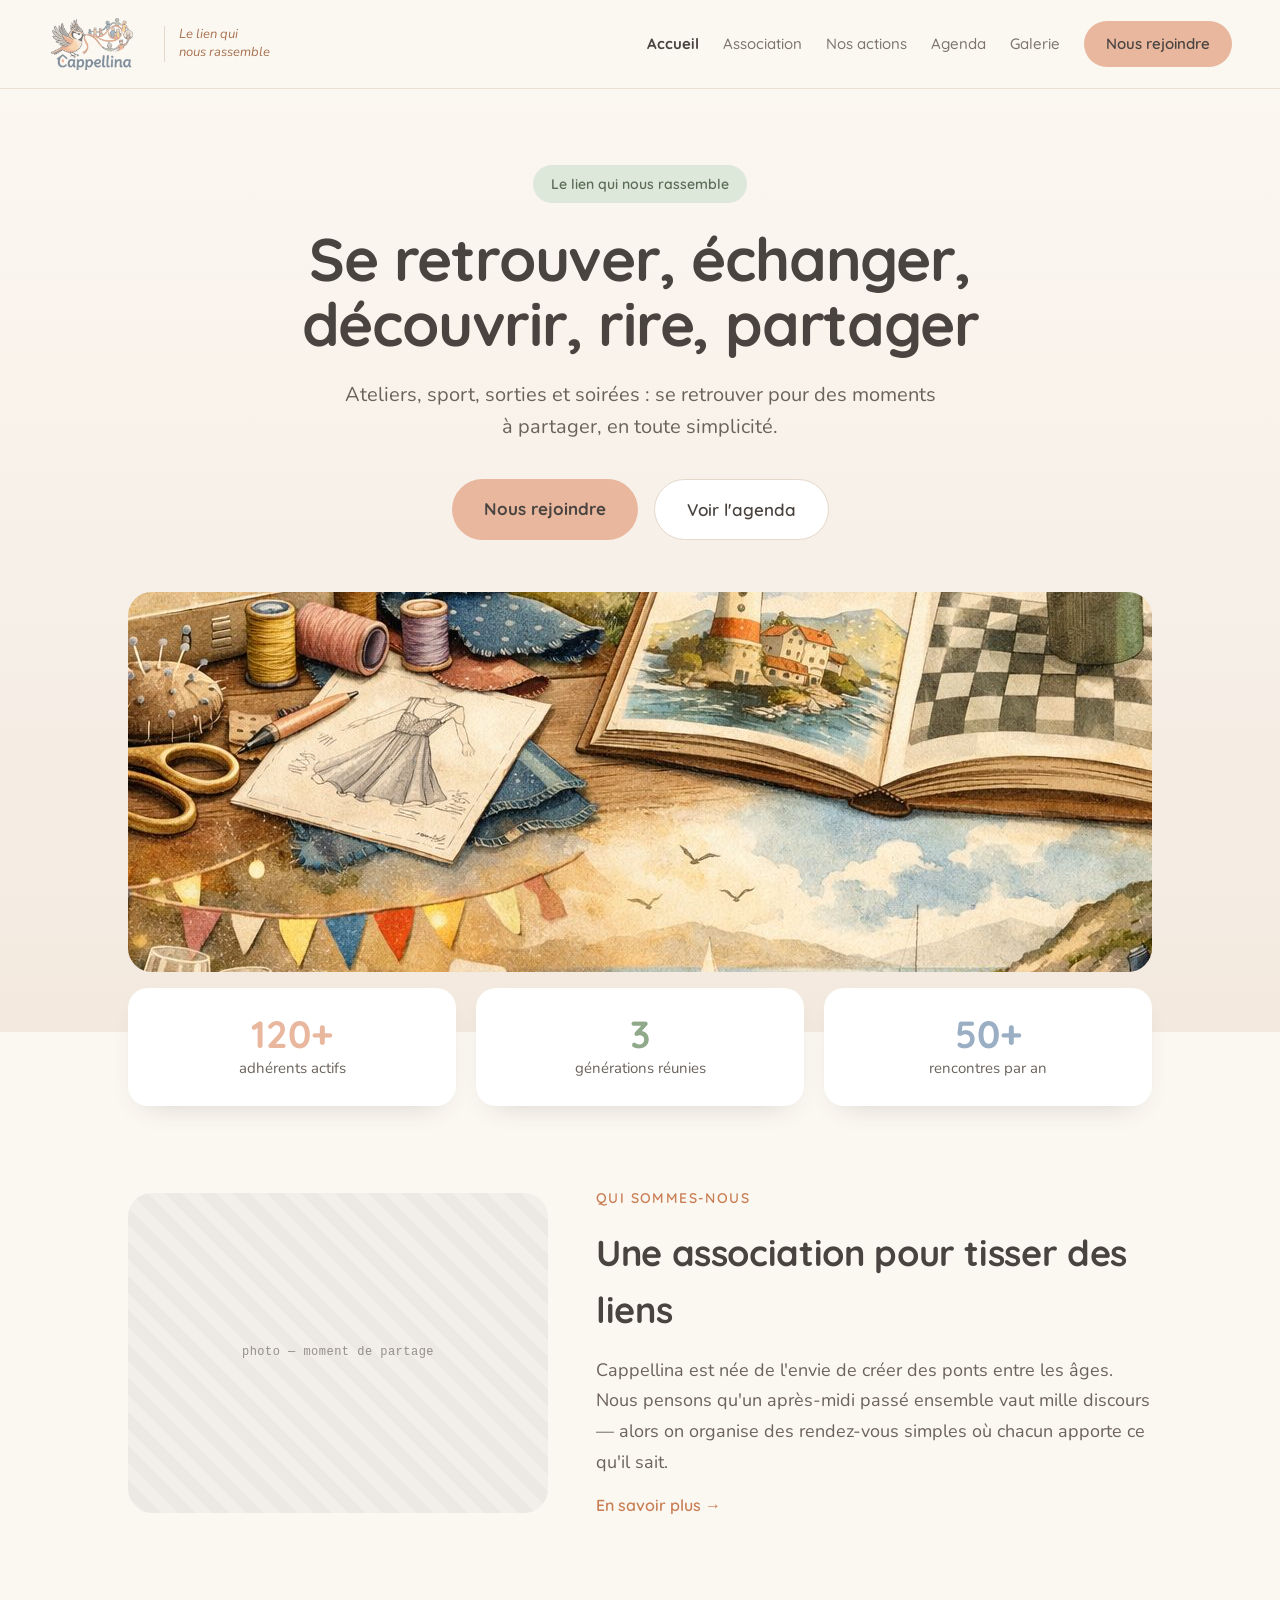
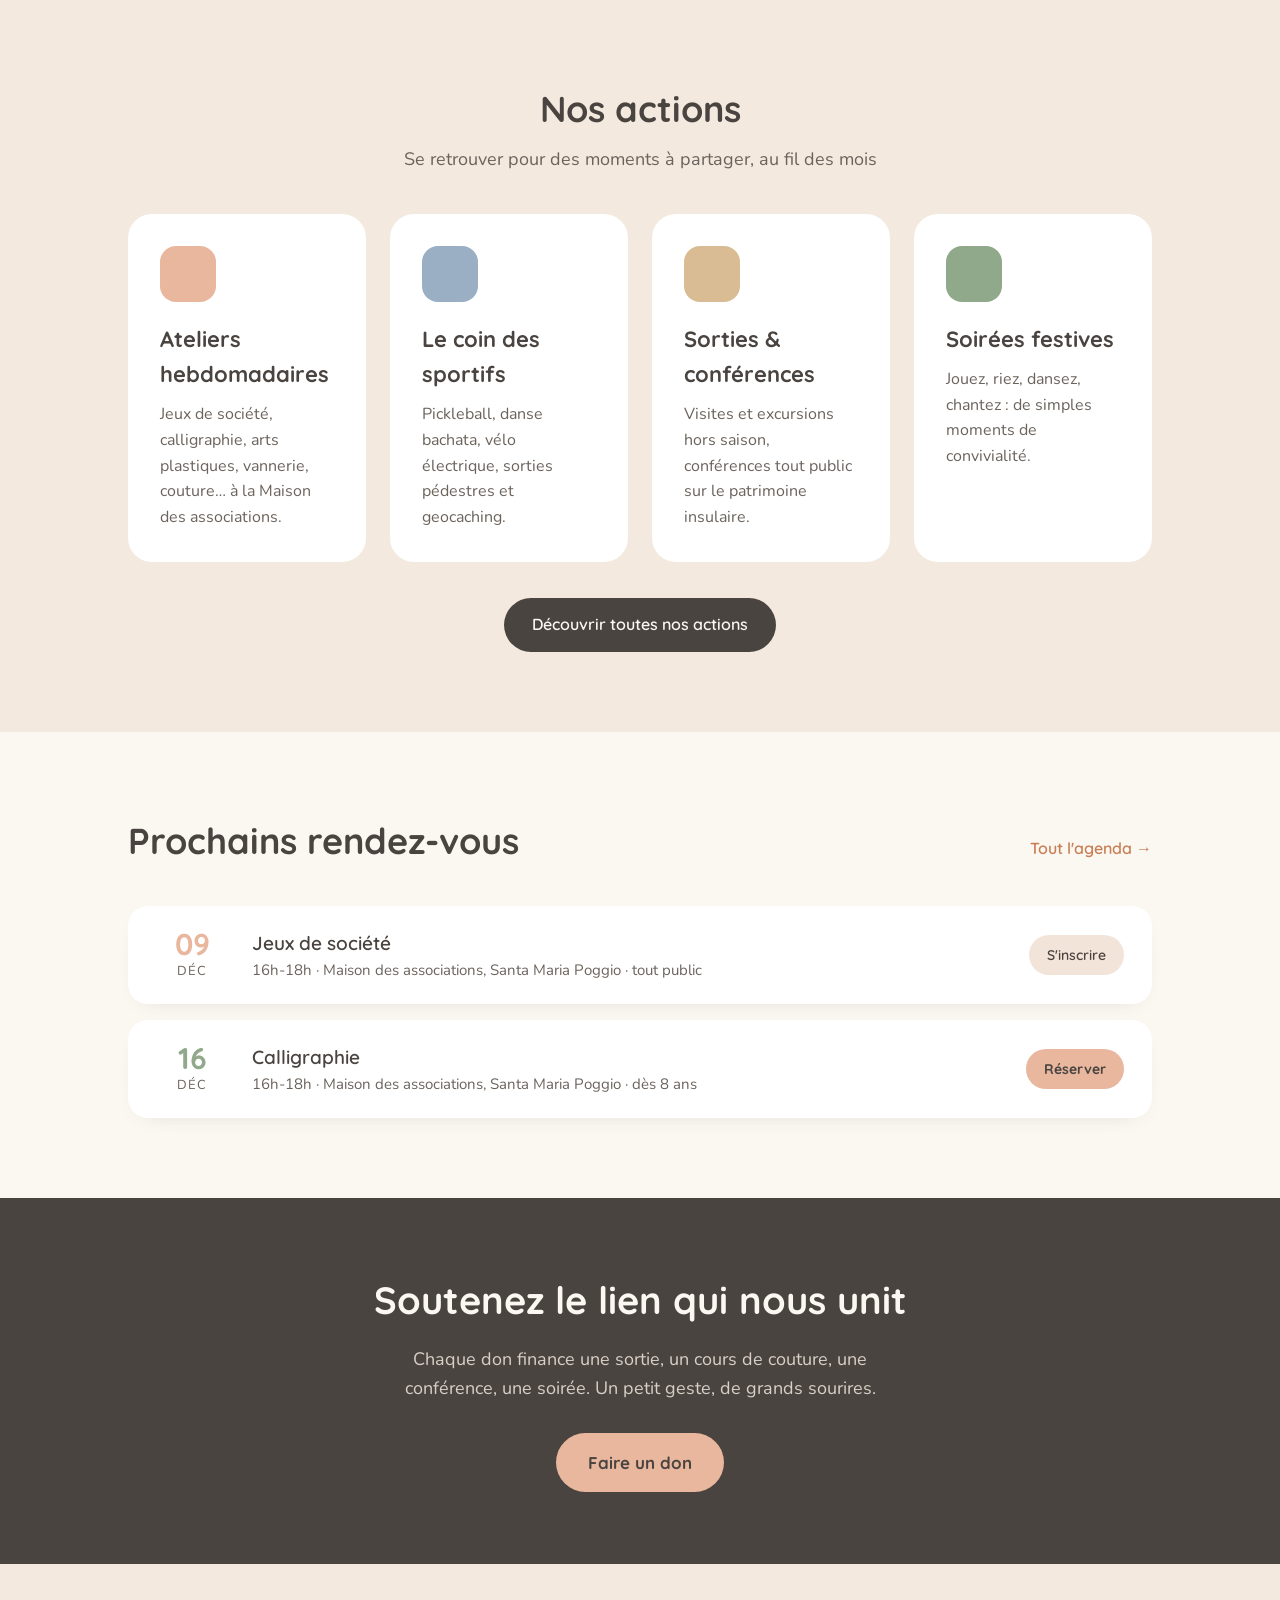
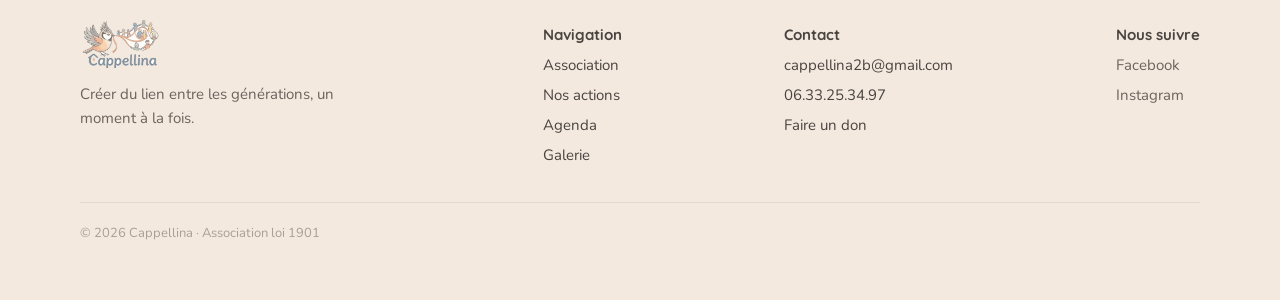
==== commit f602d745: "Sépare le rythme hebdomadaire des rendez-vous datés Dérouler chaque séance récurrente portait l'agen" ====
--- a/index.html
+++ b/index.html
@@ -72,7 +72,7 @@
   <!-- Hero -->
   <div class="hero">
     <span class="badge">Le lien qui nous rassemble</span>
-    <h1>Rapprocher les générations, un moment à la fois</h1>
+    <h1>Se retrouver, échanger, découvrir, rire, partager</h1>
     <p class="hero__lead">Ateliers, sport, sorties et soirées : se retrouver pour des moments à partager, en toute simplicité.</p>
     <div class="hero__actions">
       <a class="btn btn--primary" href="adherer.html">Nous rejoindre</a>
@@ -106,7 +106,7 @@
       <div class="split__body">
         <span class="eyebrow">Qui sommes-nous</span>
         <h2>Une association pour tisser des liens</h2>
-        <p>Cappellina est née de l'envie de créer des ponts entre les âges. On croit qu'un après-midi passé ensemble vaut mille discours — alors on organise des rendez-vous simples où chacun apporte ce qu'il sait.</p>
+        <p>Cappellina est née de l'envie de créer des ponts entre les âges. Nous pensons qu'un après-midi passé ensemble vaut mille discours — alors on organise des rendez-vous simples où chacun apporte ce qu'il sait.</p>
         <a class="link-arrow" href="association.html">En savoir plus →</a>
       </div>
     </section>
--- a/assets/css/style.css
+++ b/assets/css/style.css
@@ -887,6 +887,18 @@
 }
 
 .agenda-month + .agenda-month { margin-top: 48px; }
+.agenda-month--espace { margin-top: 56px; }
+
+/* Séance hebdomadaire : à la place du chiffre du jour, le nom du jour.
+   Même gabarit que les rendez-vous datés, pour que les deux listes se
+   lisent d'un seul mouvement. */
+.event__jour {
+  font-family: var(--font-title);
+  font-weight: 700;
+  font-size: 16px;
+  color: var(--terracotta);
+  line-height: 1.2;
+}
 
 .events {
   display: flex;
